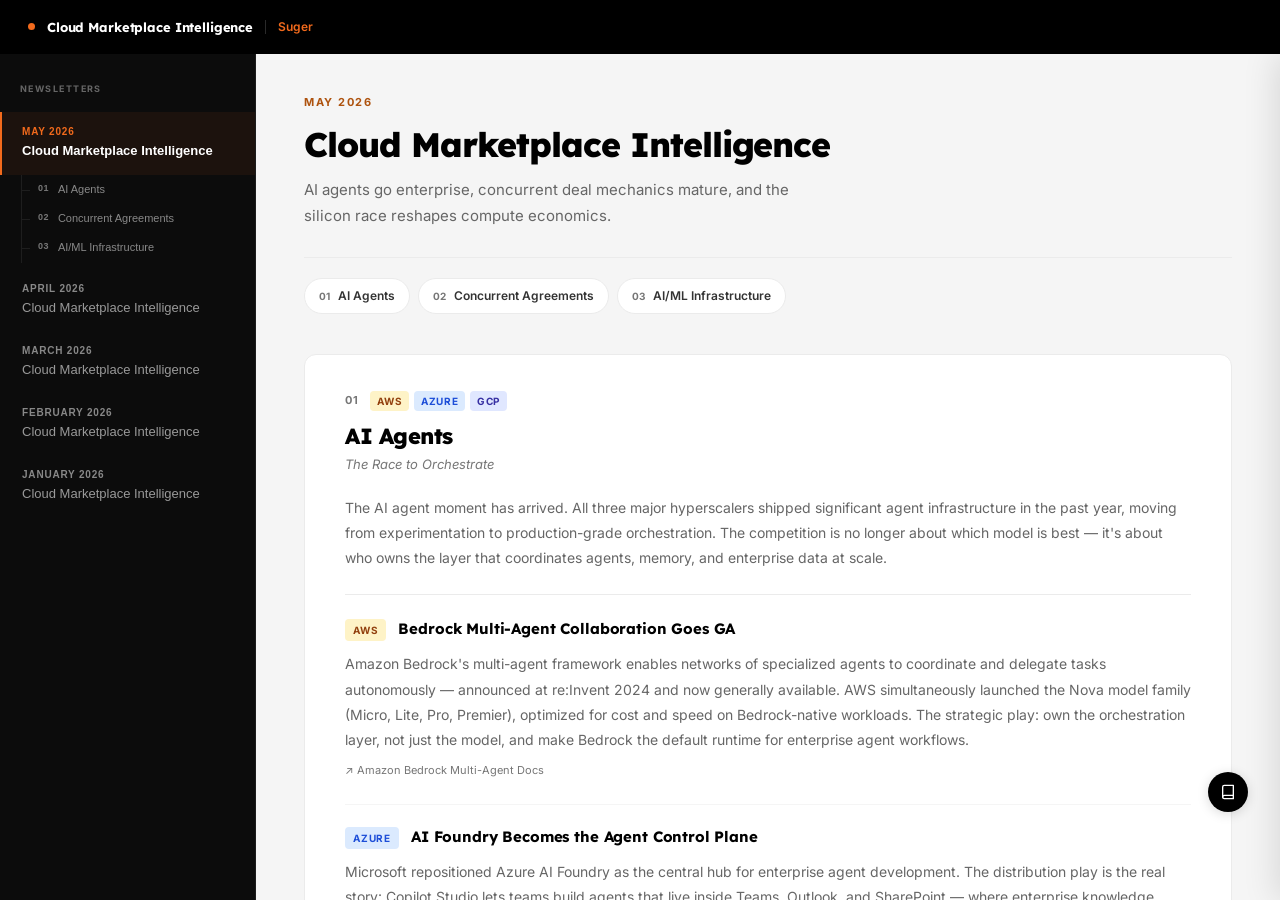
==== index.html @ cc47d34b "first commit" ====
<!doctype html>
<html lang="en">
<head>
  <meta charset="UTF-8" />
  <meta name="viewport" content="width=device-width, initial-scale=1.0" />
  <title>Cloud Marketplace Intelligence — Suger</title>
  <link rel="stylesheet" href="styles.css" />
</head>
<body>
  <div id="app"></div>
  <script src="data/tags.js"></script>
  <script src="data/topics.js"></script>
  <script src="data/newsletters.js"></script>
  <script src="app/render.js"></script>
  <script src="main.js"></script>
</body>
</html>
---- styles.css ----
@import url('https://fonts.googleapis.com/css2?family=Inter:ital,wght@0,400;0,500;0,600;0,700;0,800;1,400&family=Lexend:wght@400;500;600;700;800&display=swap');

*, *::before, *::after { box-sizing: border-box; margin: 0; padding: 0; }

:root {
  --orange: #F26A1C;
  --orange-text: #AE530F;
  --orange-dim: rgba(242, 106, 28, 0.08);
  --orange-border: rgba(242, 106, 28, 0.2);
  --black: #000000;
  --white: #FFFFFF;
  --gray-50: #F5F5F5;
  --gray-100: #EBEBEB;
  --gray-200: #D4D4D4;
  --gray-400: #767676;
  --gray-500: #666666;
  --gray-700: #333333;
  --gray-900: #111111;

  --masthead-h: 54px;
  --sidebar-w: 256px;
}

html, body { height: 100%; }

h1, h2, h3, h4, h5, h6,
.nl-title,
.topic-title,
.hs-headline,
.masthead-wordmark {
  font-family: 'Lexend', sans-serif;
}

body {
  font-family: 'Inter', -apple-system, BlinkMacSystemFont, sans-serif;
  background: var(--gray-50);
  color: var(--gray-900);
  line-height: 1.6;
  -webkit-font-smoothing: antialiased;
}

/* ── Masthead ── */

.masthead {
  position: fixed;
  top: 0; left: 0; right: 0;
  height: var(--masthead-h);
  background: var(--black);
  display: flex;
  align-items: center;
  justify-content: space-between;
  padding: 0 28px;
  z-index: 200;
}

.masthead-brand {
  display: flex;
  align-items: center;
  gap: 12px;
}

.masthead-dot {
  width: 7px;
  height: 7px;
  border-radius: 50%;
  background: var(--orange);
  flex-shrink: 0;
}

.masthead-wordmark {
  font-size: 13px;
  font-weight: 700;
  color: var(--white);
  letter-spacing: -0.01em;
}

.masthead-sep {
  width: 1px;
  height: 14px;
  background: #2A2A2A;
  flex-shrink: 0;
}

.masthead-by {
  font-size: 12px;
  font-weight: 600;
  color: var(--orange);
}

/* ── Layout ── */

.layout {
  display: flex;
  position: fixed;
  top: var(--masthead-h);
  left: 0;
  right: 0;
  bottom: 0;
}

/* ── Sidebar ── */

.sidebar {
  width: var(--sidebar-w);
  flex-shrink: 0;
  background: #0C0C0C;
  border-right: 1px solid #1C1C1C;
  overflow-y: auto;
  padding: 28px 0 60px;
}

.sidebar-label {
  font-size: 9px;
  font-weight: 700;
  letter-spacing: 0.16em;
  text-transform: uppercase;
  color: #666;
  padding: 0 20px 16px;
}

.sidebar-item {
  display: block;
  width: 100%;
  text-align: left;
  padding: 14px 20px;
  background: none;
  border: none;
  border-left: 2px solid transparent;
  cursor: pointer;
  transition: background 0.15s, border-color 0.15s;
}

.sidebar-item:hover {
  background: #161616;
}

.sidebar-item.active {
  border-left-color: var(--orange);
  background: rgba(242, 106, 28, 0.07);
}

.sidebar-date {
  font-size: 10px;
  font-weight: 600;
  text-transform: uppercase;
  letter-spacing: 0.08em;
  color: #888;
  margin-bottom: 5px;
}

.sidebar-title {
  font-size: 13px;
  font-weight: 500;
  color: #999;
  line-height: 1.4;
}

.sidebar-item.active .sidebar-date { color: var(--orange); }
.sidebar-item.active .sidebar-title { color: var(--white); font-weight: 600; }

/* ── Sidebar topic tree ── */

.sidebar-topics {
  display: none;
  margin: 0 0 6px 21px;
  border-left: 1px solid #1E1E1E;
}

.sidebar-topics.visible { display: block; }

.sidebar-topic-item {
  display: flex;
  align-items: flex-start;
  gap: 9px;
  width: 100%;
  text-align: left;
  padding: 7px 12px 7px 16px;
  background: none;
  border: none;
  cursor: pointer;
  position: relative;
  transition: background 0.1s;
}

.sidebar-topic-item::before {
  content: '';
  position: absolute;
  left: 0;
  top: 15px;
  width: 8px;
  height: 1px;
  background: #1E1E1E;
}

.sidebar-topic-item:hover { background: rgba(255, 255, 255, 0.02); }

.sidebar-topic-num {
  font-size: 9px;
  font-weight: 700;
  letter-spacing: 0.05em;
  color: #777;
  flex-shrink: 0;
  padding-top: 1px;
}

.sidebar-topic-label {
  font-size: 11px;
  color: #888;
  line-height: 1.4;
}

.sidebar-topic-item:hover .sidebar-topic-label { color: #AAA; }

/* ── Main ── */

.main {
  flex: 1;
  overflow-y: auto;
  background: var(--gray-50);
}

.content {
  padding: 40px 48px 120px;
}

/* ── Newsletter header ── */

.nl-header {
  margin-bottom: 40px;
}

.nl-eyebrow {
  font-size: 11px;
  font-weight: 700;
  text-transform: uppercase;
  letter-spacing: 0.14em;
  color: var(--orange-text);
  margin-bottom: 14px;
}

.nl-title {
  font-size: 34px;
  font-weight: 800;
  line-height: 1.1;
  color: var(--black);
  letter-spacing: -0.03em;
  margin-bottom: 14px;
}

.nl-description {
  font-size: 15px;
  color: var(--gray-500);
  line-height: 1.75;
  margin-bottom: 28px;
  max-width: 500px;
}

.nl-divider {
  height: 1px;
  background: var(--gray-100);
  margin-bottom: 20px;
}

.nl-nav {
  display: flex;
  flex-wrap: wrap;
  gap: 8px;
}

.nl-nav-item {
  display: flex;
  align-items: center;
  gap: 8px;
  padding: 7px 14px;
  background: var(--white);
  border: 1px solid var(--gray-100);
  border-radius: 100px;
  text-decoration: none;
  color: var(--gray-700);
  font-size: 12px;
  font-weight: 600;
  transition: border-color 0.12s, color 0.12s;
}

.nl-nav-item:hover {
  border-color: var(--orange);
  color: var(--orange-text);
}

.nl-nav-num {
  font-size: 10px;
  font-weight: 700;
  color: var(--gray-400);
}

/* ── Topic articles ── */

.topic {
  background: var(--white);
  border-radius: 12px;
  padding: 36px 40px 40px;
  margin-bottom: 16px;
  border: 1px solid var(--gray-100);
}

.topic-eyebrow {
  display: flex;
  align-items: center;
  gap: 12px;
  margin-bottom: 12px;
}

.topic-num {
  font-size: 11px;
  font-weight: 700;
  color: var(--gray-400);
  letter-spacing: 0.06em;
}

.topic-tags {
  display: flex;
  gap: 5px;
}

.tag-pill {
  font-size: 10px;
  font-weight: 700;
  letter-spacing: 0.06em;
  text-transform: uppercase;
  border-radius: 4px;
  padding: 2px 7px;
}

.topic-title {
  font-size: 22px;
  font-weight: 800;
  line-height: 1.2;
  color: var(--black);
  letter-spacing: -0.02em;
  margin-bottom: 5px;
}

.topic-subtitle {
  font-size: 13px;
  color: var(--gray-400);
  font-style: italic;
  margin-bottom: 20px;
}

.topic-intro {
  font-size: 14px;
  color: var(--gray-500);
  line-height: 1.8;
  padding-bottom: 24px;
  border-bottom: 1px solid var(--gray-100);
  margin-bottom: 4px;
}

/* ── Hyperscaler stacked sections ── */

.hs-sections {
  margin-bottom: 24px;
}

.hs-section {
  padding: 22px 0;
  border-bottom: 1px solid var(--gray-50);
}

.hs-section:first-child {
  padding-top: 20px;
}

.hs-section:last-child {
  border-bottom: none;
}

.hs-section-head {
  display: flex;
  align-items: baseline;
  gap: 12px;
  margin-bottom: 10px;
}

.hs-badge {
  display: inline-block;
  font-size: 10px;
  font-weight: 700;
  letter-spacing: 0.08em;
  text-transform: uppercase;
  border-radius: 4px;
  padding: 3px 8px;
  flex-shrink: 0;
}

.hs-headline {
  font-size: 15px;
  font-weight: 700;
  color: var(--black);
  line-height: 1.3;
  letter-spacing: -0.01em;
}

.hs-body {
  font-size: 14px;
  line-height: 1.8;
  color: var(--gray-500);
}

/* ── Implications ── */

.implications {
  background: var(--orange-dim);
  border: 1px solid var(--orange-border);
  border-left: 3px solid var(--orange);
  border-radius: 0 8px 8px 0;
  padding: 18px 22px;
}

.implications-label {
  font-size: 10px;
  font-weight: 700;
  text-transform: uppercase;
  letter-spacing: 0.12em;
  color: var(--orange-text);
  margin-bottom: 8px;
}

.implications-body {
  font-size: 14px;
  line-height: 1.8;
  color: var(--gray-700);
}

/* ── Source links ── */

.hs-source {
  display: inline-block;
  margin-top: 10px;
  font-size: 11px;
  color: var(--gray-400);
  text-decoration: none;
  transition: color 0.12s;
}

.hs-source::before { content: "↗ "; }

.hs-source:hover { color: var(--orange-text); }

/* ── Glossary panel ── */

.glossary-panel {
  position: fixed;
  top: var(--masthead-h);
  right: 0;
  bottom: 0;
  width: 480px;
  background: var(--white);
  z-index: 190;
  display: flex;
  flex-direction: column;
  transform: translateX(100%);
  transition: transform 0.3s cubic-bezier(0.4, 0, 0.2, 1);
  box-shadow: -4px 0 32px rgba(0, 0, 0, 0.12);
}

.glossary-panel.open { transform: translateX(0); }

.glossary-panel-header {
  display: flex;
  align-items: center;
  justify-content: space-between;
  padding: 14px 18px;
  border-bottom: 1px solid var(--gray-100);
  flex-shrink: 0;
  background: var(--white);
}

.glossary-panel-title {
  font-size: 12px;
  font-weight: 700;
  color: var(--black);
  letter-spacing: 0.02em;
}

.glossary-close {
  width: 28px;
  height: 28px;
  background: var(--gray-50);
  border: none;
  border-radius: 50%;
  font-size: 18px;
  line-height: 1;
  cursor: pointer;
  display: flex;
  align-items: center;
  justify-content: center;
  color: var(--gray-500);
  transition: background 0.12s;
}

.glossary-close:hover { background: var(--gray-100); }

.glossary-iframe {
  flex: 1;
  border: none;
  width: 100%;
}

/* ── Glossary toggle button ── */

.glossary-btn {
  position: fixed;
  bottom: 88px;
  right: 32px;
  width: 40px;
  height: 40px;
  background: var(--black);
  color: var(--white);
  border: none;
  border-radius: 50%;
  cursor: pointer;
  display: flex;
  align-items: center;
  justify-content: center;
  z-index: 150;
  box-shadow: 0 2px 12px rgba(0, 0, 0, 0.15);
  transition: background 0.15s;
}

.glossary-btn:hover,
.glossary-btn.active { background: var(--orange); }

/* ── Back to top ── */

.back-to-top {
  position: fixed;
  bottom: 32px;
  right: 32px;
  width: 40px;
  height: 40px;
  background: var(--black);
  color: var(--white);
  border: none;
  border-radius: 50%;
  font-size: 16px;
  line-height: 1;
  cursor: pointer;
  display: flex;
  align-items: center;
  justify-content: center;
  opacity: 0;
  visibility: hidden;
  transform: translateY(6px);
  transition: opacity 0.2s, transform 0.2s, visibility 0.2s, background 0.15s;
  z-index: 150;
  box-shadow: 0 2px 12px rgba(0,0,0,0.15);
}

.back-to-top.visible {
  opacity: 1;
  visibility: visible;
  transform: translateY(0);
}

.back-to-top:hover {
  background: var(--orange);
}

/* ── Responsive ── */

@media (max-width: 768px) {
  .sidebar { display: none; }
  .content { padding: 24px 20px 100px; }
  .topic { padding: 24px; }
  .nl-title { font-size: 26px; }
  .back-to-top { bottom: 20px; right: 20px; }
  .glossary-btn { bottom: 72px; right: 20px; }
  .glossary-panel { width: 100%; }
}
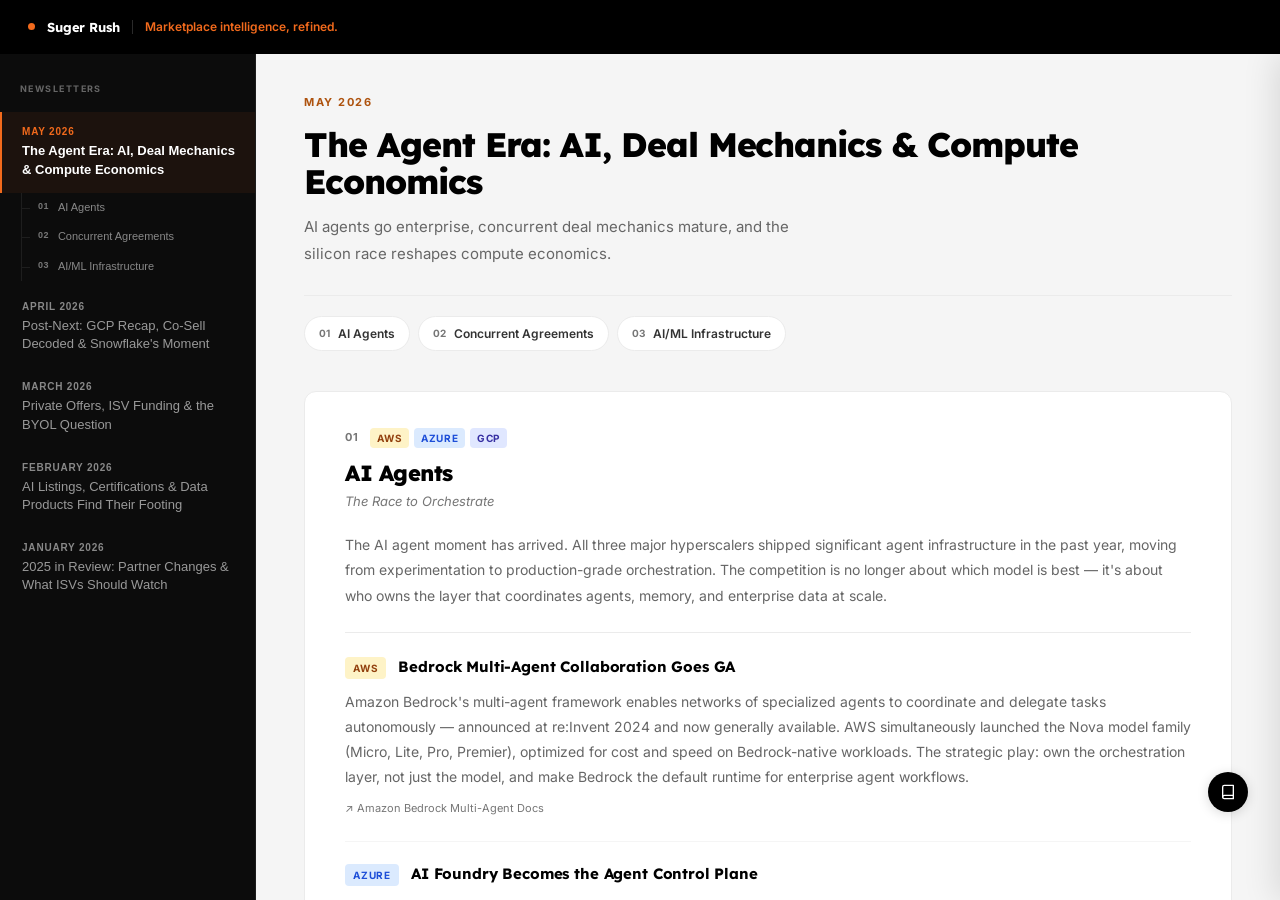
==== commit d1c7566a: "Changed newsletter titles and page title" ====
--- a/index.html
+++ b/index.html
@@ -3,7 +3,7 @@
 <head>
   <meta charset="UTF-8" />
   <meta name="viewport" content="width=device-width, initial-scale=1.0" />
-  <title>Cloud Marketplace Intelligence — Suger</title>
+  <title>Suger Rush</title>
   <link rel="stylesheet" href="styles.css" />
 </head>
 <body>
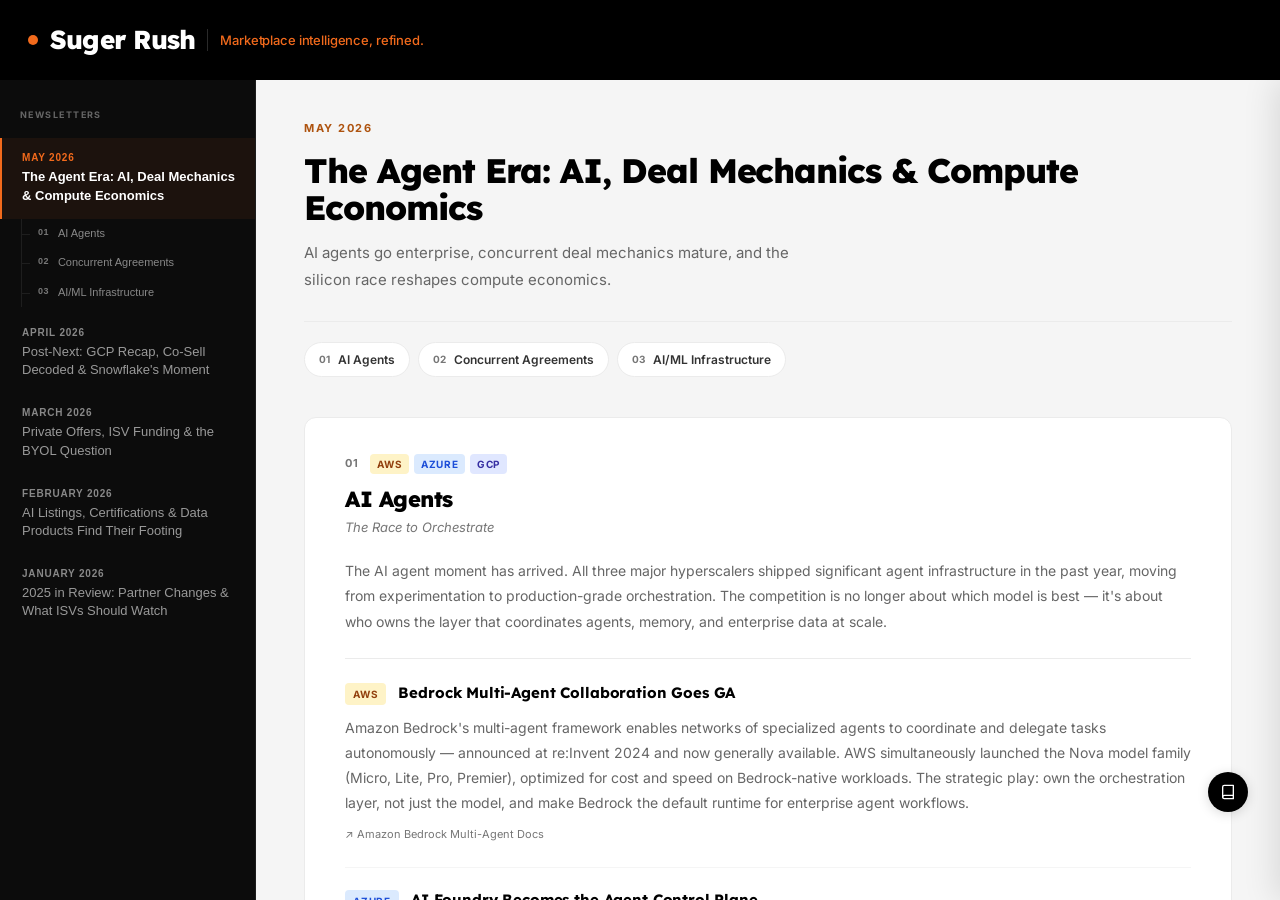
==== commit c311ad97: "cleaned up" ====
--- a/index.html
+++ b/index.html
@@ -1,17 +1,17 @@
 <!doctype html>
 <html lang="en">
-<head>
-  <meta charset="UTF-8" />
-  <meta name="viewport" content="width=device-width, initial-scale=1.0" />
-  <title>Suger Rush</title>
-  <link rel="stylesheet" href="styles.css" />
-</head>
-<body>
-  <div id="app"></div>
-  <script src="data/tags.js"></script>
-  <script src="data/topics.js"></script>
-  <script src="data/newsletters.js"></script>
-  <script src="app/render.js"></script>
-  <script src="main.js"></script>
-</body>
+    <head>
+        <meta charset="UTF-8" />
+        <meta name="viewport" content="width=device-width, initial-scale=1.0" />
+        <title>Suger Rush</title>
+        <link rel="stylesheet" href="styles.css" />
+    </head>
+    <body>
+        <div id="app"></div>
+        <script src="data/tags.js"></script>
+        <script src="data/topics.js"></script>
+        <script src="data/newsletters.js"></script>
+        <script src="app/render.js"></script>
+        <script src="main.js"></script>
+    </body>
 </html>
--- a/styles.css
+++ b/styles.css
@@ -1,580 +1,647 @@
-@import url('https://fonts.googleapis.com/css2?family=Inter:ital,wght@0,400;0,500;0,600;0,700;0,800;1,400&family=Lexend:wght@400;500;600;700;800&display=swap');
-
-*, *::before, *::after { box-sizing: border-box; margin: 0; padding: 0; }
+@import url("https://fonts.googleapis.com/css2?family=Inter:ital,wght@0,400;0,500;0,600;0,700;0,800;1,400&family=Lexend:wght@400;500;600;700;800&display=swap");
+
+*,
+*::before,
+*::after {
+    box-sizing: border-box;
+    margin: 0;
+    padding: 0;
+}
 
 :root {
-  --orange: #F26A1C;
-  --orange-text: #AE530F;
-  --orange-dim: rgba(242, 106, 28, 0.08);
-  --orange-border: rgba(242, 106, 28, 0.2);
-  --black: #000000;
-  --white: #FFFFFF;
-  --gray-50: #F5F5F5;
-  --gray-100: #EBEBEB;
-  --gray-200: #D4D4D4;
-  --gray-400: #767676;
-  --gray-500: #666666;
-  --gray-700: #333333;
-  --gray-900: #111111;
-
-  --masthead-h: 54px;
-  --sidebar-w: 256px;
-}
-
-html, body { height: 100%; }
-
-h1, h2, h3, h4, h5, h6,
+    --orange: #f26a1c;
+    --orange-text: #ae530f;
+    --orange-dim: rgba(242, 106, 28, 0.08);
+    --orange-border: rgba(242, 106, 28, 0.2);
+    --black: #000000;
+    --white: #ffffff;
+    --gray-50: #f5f5f5;
+    --gray-100: #ebebeb;
+    --gray-200: #d4d4d4;
+    --gray-400: #767676;
+    --gray-500: #666666;
+    --gray-700: #333333;
+    --gray-900: #111111;
+
+    --masthead-h: 80px;
+    --sidebar-w: 256px;
+}
+
+html,
+body {
+    height: 100%;
+}
+
+h1,
+h2,
+h3,
+h4,
+h5,
+h6,
 .nl-title,
 .topic-title,
 .hs-headline,
 .masthead-wordmark {
-  font-family: 'Lexend', sans-serif;
+    font-family: "Lexend", sans-serif;
 }
 
 body {
-  font-family: 'Inter', -apple-system, BlinkMacSystemFont, sans-serif;
-  background: var(--gray-50);
-  color: var(--gray-900);
-  line-height: 1.6;
-  -webkit-font-smoothing: antialiased;
+    font-family:
+        "Inter",
+        -apple-system,
+        BlinkMacSystemFont,
+        sans-serif;
+    background: var(--gray-50);
+    color: var(--gray-900);
+    line-height: 1.6;
+    -webkit-font-smoothing: antialiased;
 }
 
 /* ── Masthead ── */
 
 .masthead {
-  position: fixed;
-  top: 0; left: 0; right: 0;
-  height: var(--masthead-h);
-  background: var(--black);
-  display: flex;
-  align-items: center;
-  justify-content: space-between;
-  padding: 0 28px;
-  z-index: 200;
+    position: fixed;
+    top: 0;
+    left: 0;
+    right: 0;
+    height: var(--masthead-h);
+    background: var(--black);
+    display: flex;
+    align-items: center;
+    justify-content: space-between;
+    padding: 0 28px;
+    z-index: 200;
 }
 
 .masthead-brand {
-  display: flex;
-  align-items: center;
-  gap: 12px;
+    display: flex;
+    align-items: center;
+    gap: 12px;
 }
 
 .masthead-dot {
-  width: 7px;
-  height: 7px;
-  border-radius: 50%;
-  background: var(--orange);
-  flex-shrink: 0;
+    width: 10px;
+    height: 10px;
+    border-radius: 50%;
+    background: var(--orange);
+    flex-shrink: 0;
 }
 
 .masthead-wordmark {
-  font-size: 13px;
-  font-weight: 700;
-  color: var(--white);
-  letter-spacing: -0.01em;
+    font-size: 26px;
+    font-weight: 800;
+    color: var(--white);
+    letter-spacing: -0.03em;
 }
 
 .masthead-sep {
-  width: 1px;
-  height: 14px;
-  background: #2A2A2A;
-  flex-shrink: 0;
+    width: 1px;
+    height: 22px;
+    background: #2a2a2a;
+    flex-shrink: 0;
 }
 
 .masthead-by {
-  font-size: 12px;
-  font-weight: 600;
-  color: var(--orange);
+    font-size: 13px;
+    font-weight: 500;
+    /* color: var(--gray-400); */
+    color: var(--orange);
+    letter-spacing: -0.01em;
 }
 
 /* ── Layout ── */
 
 .layout {
-  display: flex;
-  position: fixed;
-  top: var(--masthead-h);
-  left: 0;
-  right: 0;
-  bottom: 0;
+    display: flex;
+    position: fixed;
+    top: var(--masthead-h);
+    left: 0;
+    right: 0;
+    bottom: 0;
 }
 
 /* ── Sidebar ── */
 
 .sidebar {
-  width: var(--sidebar-w);
-  flex-shrink: 0;
-  background: #0C0C0C;
-  border-right: 1px solid #1C1C1C;
-  overflow-y: auto;
-  padding: 28px 0 60px;
+    width: var(--sidebar-w);
+    flex-shrink: 0;
+    background: #0c0c0c;
+    border-right: 1px solid #1c1c1c;
+    overflow-y: auto;
+    padding: 28px 0 60px;
 }
 
 .sidebar-label {
-  font-size: 9px;
-  font-weight: 700;
-  letter-spacing: 0.16em;
-  text-transform: uppercase;
-  color: #666;
-  padding: 0 20px 16px;
+    font-size: 9px;
+    font-weight: 700;
+    letter-spacing: 0.16em;
+    text-transform: uppercase;
+    color: #666;
+    padding: 0 20px 16px;
 }
 
 .sidebar-item {
-  display: block;
-  width: 100%;
-  text-align: left;
-  padding: 14px 20px;
-  background: none;
-  border: none;
-  border-left: 2px solid transparent;
-  cursor: pointer;
-  transition: background 0.15s, border-color 0.15s;
+    display: block;
+    width: 100%;
+    text-align: left;
+    padding: 14px 20px;
+    background: none;
+    border: none;
+    border-left: 2px solid transparent;
+    cursor: pointer;
+    transition:
+        background 0.15s,
+        border-color 0.15s;
 }
 
 .sidebar-item:hover {
-  background: #161616;
+    background: #161616;
 }
 
 .sidebar-item.active {
-  border-left-color: var(--orange);
-  background: rgba(242, 106, 28, 0.07);
+    border-left-color: var(--orange);
+    background: rgba(242, 106, 28, 0.07);
 }
 
 .sidebar-date {
-  font-size: 10px;
-  font-weight: 600;
-  text-transform: uppercase;
-  letter-spacing: 0.08em;
-  color: #888;
-  margin-bottom: 5px;
+    font-size: 10px;
+    font-weight: 600;
+    text-transform: uppercase;
+    letter-spacing: 0.08em;
+    color: #888;
+    margin-bottom: 5px;
 }
 
 .sidebar-title {
-  font-size: 13px;
-  font-weight: 500;
-  color: #999;
-  line-height: 1.4;
-}
-
-.sidebar-item.active .sidebar-date { color: var(--orange); }
-.sidebar-item.active .sidebar-title { color: var(--white); font-weight: 600; }
+    font-size: 13px;
+    font-weight: 500;
+    color: #999;
+    line-height: 1.4;
+}
+
+.sidebar-item.active .sidebar-date {
+    color: var(--orange);
+}
+.sidebar-item.active .sidebar-title {
+    color: var(--white);
+    font-weight: 600;
+}
 
 /* ── Sidebar topic tree ── */
 
 .sidebar-topics {
-  display: none;
-  margin: 0 0 6px 21px;
-  border-left: 1px solid #1E1E1E;
-}
-
-.sidebar-topics.visible { display: block; }
+    display: none;
+    margin: 0 0 6px 21px;
+    border-left: 1px solid #1e1e1e;
+}
+
+.sidebar-topics.visible {
+    display: block;
+}
 
 .sidebar-topic-item {
-  display: flex;
-  align-items: flex-start;
-  gap: 9px;
-  width: 100%;
-  text-align: left;
-  padding: 7px 12px 7px 16px;
-  background: none;
-  border: none;
-  cursor: pointer;
-  position: relative;
-  transition: background 0.1s;
+    display: flex;
+    align-items: flex-start;
+    gap: 9px;
+    width: 100%;
+    text-align: left;
+    padding: 7px 12px 7px 16px;
+    background: none;
+    border: none;
+    cursor: pointer;
+    position: relative;
+    transition: background 0.1s;
 }
 
 .sidebar-topic-item::before {
-  content: '';
-  position: absolute;
-  left: 0;
-  top: 15px;
-  width: 8px;
-  height: 1px;
-  background: #1E1E1E;
-}
-
-.sidebar-topic-item:hover { background: rgba(255, 255, 255, 0.02); }
+    content: "";
+    position: absolute;
+    left: 0;
+    top: 15px;
+    width: 8px;
+    height: 1px;
+    background: #1e1e1e;
+}
+
+.sidebar-topic-item:hover {
+    background: rgba(255, 255, 255, 0.02);
+}
 
 .sidebar-topic-num {
-  font-size: 9px;
-  font-weight: 700;
-  letter-spacing: 0.05em;
-  color: #777;
-  flex-shrink: 0;
-  padding-top: 1px;
+    font-size: 9px;
+    font-weight: 700;
+    letter-spacing: 0.05em;
+    color: #777;
+    flex-shrink: 0;
+    padding-top: 1px;
 }
 
 .sidebar-topic-label {
-  font-size: 11px;
-  color: #888;
-  line-height: 1.4;
-}
-
-.sidebar-topic-item:hover .sidebar-topic-label { color: #AAA; }
+    font-size: 11px;
+    color: #888;
+    line-height: 1.4;
+}
+
+.sidebar-topic-item:hover .sidebar-topic-label {
+    color: #aaa;
+}
 
 /* ── Main ── */
 
 .main {
-  flex: 1;
-  overflow-y: auto;
-  background: var(--gray-50);
+    flex: 1;
+    overflow-y: auto;
+    background: var(--gray-50);
 }
 
 .content {
-  padding: 40px 48px 120px;
+    padding: 40px 48px 120px;
 }
 
 /* ── Newsletter header ── */
 
 .nl-header {
-  margin-bottom: 40px;
+    margin-bottom: 40px;
 }
 
 .nl-eyebrow {
-  font-size: 11px;
-  font-weight: 700;
-  text-transform: uppercase;
-  letter-spacing: 0.14em;
-  color: var(--orange-text);
-  margin-bottom: 14px;
+    font-size: 11px;
+    font-weight: 700;
+    text-transform: uppercase;
+    letter-spacing: 0.14em;
+    color: var(--orange-text);
+    margin-bottom: 14px;
 }
 
 .nl-title {
-  font-size: 34px;
-  font-weight: 800;
-  line-height: 1.1;
-  color: var(--black);
-  letter-spacing: -0.03em;
-  margin-bottom: 14px;
+    font-size: 34px;
+    font-weight: 800;
+    line-height: 1.1;
+    color: var(--black);
+    letter-spacing: -0.03em;
+    margin-bottom: 14px;
 }
 
 .nl-description {
-  font-size: 15px;
-  color: var(--gray-500);
-  line-height: 1.75;
-  margin-bottom: 28px;
-  max-width: 500px;
+    font-size: 15px;
+    color: var(--gray-500);
+    line-height: 1.75;
+    margin-bottom: 28px;
+    max-width: 500px;
 }
 
 .nl-divider {
-  height: 1px;
-  background: var(--gray-100);
-  margin-bottom: 20px;
+    height: 1px;
+    background: var(--gray-100);
+    margin-bottom: 20px;
 }
 
 .nl-nav {
-  display: flex;
-  flex-wrap: wrap;
-  gap: 8px;
+    display: flex;
+    flex-wrap: wrap;
+    gap: 8px;
 }
 
 .nl-nav-item {
-  display: flex;
-  align-items: center;
-  gap: 8px;
-  padding: 7px 14px;
-  background: var(--white);
-  border: 1px solid var(--gray-100);
-  border-radius: 100px;
-  text-decoration: none;
-  color: var(--gray-700);
-  font-size: 12px;
-  font-weight: 600;
-  transition: border-color 0.12s, color 0.12s;
+    display: flex;
+    align-items: center;
+    gap: 8px;
+    padding: 7px 14px;
+    background: var(--white);
+    border: 1px solid var(--gray-100);
+    border-radius: 100px;
+    text-decoration: none;
+    color: var(--gray-700);
+    font-size: 12px;
+    font-weight: 600;
+    transition:
+        border-color 0.12s,
+        color 0.12s;
 }
 
 .nl-nav-item:hover {
-  border-color: var(--orange);
-  color: var(--orange-text);
+    border-color: var(--orange);
+    color: var(--orange-text);
 }
 
 .nl-nav-num {
-  font-size: 10px;
-  font-weight: 700;
-  color: var(--gray-400);
+    font-size: 10px;
+    font-weight: 700;
+    color: var(--gray-400);
 }
 
 /* ── Topic articles ── */
 
 .topic {
-  background: var(--white);
-  border-radius: 12px;
-  padding: 36px 40px 40px;
-  margin-bottom: 16px;
-  border: 1px solid var(--gray-100);
+    background: var(--white);
+    border-radius: 12px;
+    padding: 36px 40px 40px;
+    margin-bottom: 16px;
+    border: 1px solid var(--gray-100);
 }
 
 .topic-eyebrow {
-  display: flex;
-  align-items: center;
-  gap: 12px;
-  margin-bottom: 12px;
+    display: flex;
+    align-items: center;
+    gap: 12px;
+    margin-bottom: 12px;
 }
 
 .topic-num {
-  font-size: 11px;
-  font-weight: 700;
-  color: var(--gray-400);
-  letter-spacing: 0.06em;
+    font-size: 11px;
+    font-weight: 700;
+    color: var(--gray-400);
+    letter-spacing: 0.06em;
 }
 
 .topic-tags {
-  display: flex;
-  gap: 5px;
+    display: flex;
+    gap: 5px;
 }
 
 .tag-pill {
-  font-size: 10px;
-  font-weight: 700;
-  letter-spacing: 0.06em;
-  text-transform: uppercase;
-  border-radius: 4px;
-  padding: 2px 7px;
+    font-size: 10px;
+    font-weight: 700;
+    letter-spacing: 0.06em;
+    text-transform: uppercase;
+    border-radius: 4px;
+    padding: 2px 7px;
 }
 
 .topic-title {
-  font-size: 22px;
-  font-weight: 800;
-  line-height: 1.2;
-  color: var(--black);
-  letter-spacing: -0.02em;
-  margin-bottom: 5px;
+    font-size: 22px;
+    font-weight: 800;
+    line-height: 1.2;
+    color: var(--black);
+    letter-spacing: -0.02em;
+    margin-bottom: 5px;
 }
 
 .topic-subtitle {
-  font-size: 13px;
-  color: var(--gray-400);
-  font-style: italic;
-  margin-bottom: 20px;
+    font-size: 13px;
+    color: var(--gray-400);
+    font-style: italic;
+    margin-bottom: 20px;
 }
 
 .topic-intro {
-  font-size: 14px;
-  color: var(--gray-500);
-  line-height: 1.8;
-  padding-bottom: 24px;
-  border-bottom: 1px solid var(--gray-100);
-  margin-bottom: 4px;
+    font-size: 14px;
+    color: var(--gray-500);
+    line-height: 1.8;
+    padding-bottom: 24px;
+    border-bottom: 1px solid var(--gray-100);
+    margin-bottom: 4px;
 }
 
 /* ── Hyperscaler stacked sections ── */
 
 .hs-sections {
-  margin-bottom: 24px;
+    margin-bottom: 24px;
 }
 
 .hs-section {
-  padding: 22px 0;
-  border-bottom: 1px solid var(--gray-50);
+    padding: 22px 0;
+    border-bottom: 1px solid var(--gray-50);
 }
 
 .hs-section:first-child {
-  padding-top: 20px;
+    padding-top: 20px;
 }
 
 .hs-section:last-child {
-  border-bottom: none;
+    border-bottom: none;
 }
 
 .hs-section-head {
-  display: flex;
-  align-items: baseline;
-  gap: 12px;
-  margin-bottom: 10px;
+    display: flex;
+    align-items: baseline;
+    gap: 12px;
+    margin-bottom: 10px;
 }
 
 .hs-badge {
-  display: inline-block;
-  font-size: 10px;
-  font-weight: 700;
-  letter-spacing: 0.08em;
-  text-transform: uppercase;
-  border-radius: 4px;
-  padding: 3px 8px;
-  flex-shrink: 0;
+    display: inline-block;
+    font-size: 10px;
+    font-weight: 700;
+    letter-spacing: 0.08em;
+    text-transform: uppercase;
+    border-radius: 4px;
+    padding: 3px 8px;
+    flex-shrink: 0;
 }
 
 .hs-headline {
-  font-size: 15px;
-  font-weight: 700;
-  color: var(--black);
-  line-height: 1.3;
-  letter-spacing: -0.01em;
+    font-size: 15px;
+    font-weight: 700;
+    color: var(--black);
+    line-height: 1.3;
+    letter-spacing: -0.01em;
 }
 
 .hs-body {
-  font-size: 14px;
-  line-height: 1.8;
-  color: var(--gray-500);
+    font-size: 14px;
+    line-height: 1.8;
+    color: var(--gray-500);
 }
 
 /* ── Implications ── */
 
 .implications {
-  background: var(--orange-dim);
-  border: 1px solid var(--orange-border);
-  border-left: 3px solid var(--orange);
-  border-radius: 0 8px 8px 0;
-  padding: 18px 22px;
+    background: var(--orange-dim);
+    border: 1px solid var(--orange-border);
+    border-left: 3px solid var(--orange);
+    border-radius: 0 8px 8px 0;
+    padding: 18px 22px;
 }
 
 .implications-label {
-  font-size: 10px;
-  font-weight: 700;
-  text-transform: uppercase;
-  letter-spacing: 0.12em;
-  color: var(--orange-text);
-  margin-bottom: 8px;
+    font-size: 10px;
+    font-weight: 700;
+    text-transform: uppercase;
+    letter-spacing: 0.12em;
+    color: var(--orange-text);
+    margin-bottom: 8px;
 }
 
 .implications-body {
-  font-size: 14px;
-  line-height: 1.8;
-  color: var(--gray-700);
+    font-size: 14px;
+    line-height: 1.8;
+    color: var(--gray-700);
 }
 
 /* ── Source links ── */
 
 .hs-source {
-  display: inline-block;
-  margin-top: 10px;
-  font-size: 11px;
-  color: var(--gray-400);
-  text-decoration: none;
-  transition: color 0.12s;
-}
-
-.hs-source::before { content: "↗ "; }
-
-.hs-source:hover { color: var(--orange-text); }
+    display: inline-block;
+    margin-top: 10px;
+    font-size: 11px;
+    color: var(--gray-400);
+    text-decoration: none;
+    transition: color 0.12s;
+}
+
+.hs-source::before {
+    content: "↗ ";
+}
+
+.hs-source:hover {
+    color: var(--orange-text);
+}
 
 /* ── Glossary panel ── */
 
 .glossary-panel {
-  position: fixed;
-  top: var(--masthead-h);
-  right: 0;
-  bottom: 0;
-  width: 480px;
-  background: var(--white);
-  z-index: 190;
-  display: flex;
-  flex-direction: column;
-  transform: translateX(100%);
-  transition: transform 0.3s cubic-bezier(0.4, 0, 0.2, 1);
-  box-shadow: -4px 0 32px rgba(0, 0, 0, 0.12);
-}
-
-.glossary-panel.open { transform: translateX(0); }
+    position: fixed;
+    top: var(--masthead-h);
+    right: 0;
+    bottom: 0;
+    width: 480px;
+    background: var(--white);
+    z-index: 190;
+    display: flex;
+    flex-direction: column;
+    transform: translateX(100%);
+    transition: transform 0.3s cubic-bezier(0.4, 0, 0.2, 1);
+    box-shadow: -4px 0 32px rgba(0, 0, 0, 0.12);
+}
+
+.glossary-panel.open {
+    transform: translateX(0);
+}
 
 .glossary-panel-header {
-  display: flex;
-  align-items: center;
-  justify-content: space-between;
-  padding: 14px 18px;
-  border-bottom: 1px solid var(--gray-100);
-  flex-shrink: 0;
-  background: var(--white);
+    display: flex;
+    align-items: center;
+    justify-content: space-between;
+    padding: 14px 18px;
+    border-bottom: 1px solid var(--gray-100);
+    flex-shrink: 0;
+    background: var(--white);
 }
 
 .glossary-panel-title {
-  font-size: 12px;
-  font-weight: 700;
-  color: var(--black);
-  letter-spacing: 0.02em;
+    font-size: 12px;
+    font-weight: 700;
+    color: var(--black);
+    letter-spacing: 0.02em;
 }
 
 .glossary-close {
-  width: 28px;
-  height: 28px;
-  background: var(--gray-50);
-  border: none;
-  border-radius: 50%;
-  font-size: 18px;
-  line-height: 1;
-  cursor: pointer;
-  display: flex;
-  align-items: center;
-  justify-content: center;
-  color: var(--gray-500);
-  transition: background 0.12s;
-}
-
-.glossary-close:hover { background: var(--gray-100); }
+    width: 28px;
+    height: 28px;
+    background: var(--gray-50);
+    border: none;
+    border-radius: 50%;
+    font-size: 18px;
+    line-height: 1;
+    cursor: pointer;
+    display: flex;
+    align-items: center;
+    justify-content: center;
+    color: var(--gray-500);
+    transition: background 0.12s;
+}
+
+.glossary-close:hover {
+    background: var(--gray-100);
+}
 
 .glossary-iframe {
-  flex: 1;
-  border: none;
-  width: 100%;
+    flex: 1;
+    border: none;
+    width: 100%;
 }
 
 /* ── Glossary toggle button ── */
 
 .glossary-btn {
-  position: fixed;
-  bottom: 88px;
-  right: 32px;
-  width: 40px;
-  height: 40px;
-  background: var(--black);
-  color: var(--white);
-  border: none;
-  border-radius: 50%;
-  cursor: pointer;
-  display: flex;
-  align-items: center;
-  justify-content: center;
-  z-index: 150;
-  box-shadow: 0 2px 12px rgba(0, 0, 0, 0.15);
-  transition: background 0.15s;
+    position: fixed;
+    bottom: 88px;
+    right: 32px;
+    width: 40px;
+    height: 40px;
+    background: var(--black);
+    color: var(--white);
+    border: none;
+    border-radius: 50%;
+    cursor: pointer;
+    display: flex;
+    align-items: center;
+    justify-content: center;
+    z-index: 150;
+    box-shadow: 0 2px 12px rgba(0, 0, 0, 0.15);
+    transition: background 0.15s;
 }
 
 .glossary-btn:hover,
-.glossary-btn.active { background: var(--orange); }
+.glossary-btn.active {
+    background: var(--orange);
+}
 
 /* ── Back to top ── */
 
 .back-to-top {
-  position: fixed;
-  bottom: 32px;
-  right: 32px;
-  width: 40px;
-  height: 40px;
-  background: var(--black);
-  color: var(--white);
-  border: none;
-  border-radius: 50%;
-  font-size: 16px;
-  line-height: 1;
-  cursor: pointer;
-  display: flex;
-  align-items: center;
-  justify-content: center;
-  opacity: 0;
-  visibility: hidden;
-  transform: translateY(6px);
-  transition: opacity 0.2s, transform 0.2s, visibility 0.2s, background 0.15s;
-  z-index: 150;
-  box-shadow: 0 2px 12px rgba(0,0,0,0.15);
+    position: fixed;
+    bottom: 32px;
+    right: 32px;
+    width: 40px;
+    height: 40px;
+    background: var(--black);
+    color: var(--white);
+    border: none;
+    border-radius: 50%;
+    font-size: 16px;
+    line-height: 1;
+    cursor: pointer;
+    display: flex;
+    align-items: center;
+    justify-content: center;
+    opacity: 0;
+    visibility: hidden;
+    transform: translateY(6px);
+    transition:
+        opacity 0.2s,
+        transform 0.2s,
+        visibility 0.2s,
+        background 0.15s;
+    z-index: 150;
+    box-shadow: 0 2px 12px rgba(0, 0, 0, 0.15);
 }
 
 .back-to-top.visible {
-  opacity: 1;
-  visibility: visible;
-  transform: translateY(0);
+    opacity: 1;
+    visibility: visible;
+    transform: translateY(0);
 }
 
 .back-to-top:hover {
-  background: var(--orange);
+    background: var(--orange);
 }
 
 /* ── Responsive ── */
 
 @media (max-width: 768px) {
-  .sidebar { display: none; }
-  .content { padding: 24px 20px 100px; }
-  .topic { padding: 24px; }
-  .nl-title { font-size: 26px; }
-  .back-to-top { bottom: 20px; right: 20px; }
-  .glossary-btn { bottom: 72px; right: 20px; }
-  .glossary-panel { width: 100%; }
-}
+    .sidebar {
+        display: none;
+    }
+    .content {
+        padding: 24px 20px 100px;
+    }
+    .topic {
+        padding: 24px;
+    }
+    .nl-title {
+        font-size: 26px;
+    }
+    .back-to-top {
+        bottom: 20px;
+        right: 20px;
+    }
+    .glossary-btn {
+        bottom: 72px;
+        right: 20px;
+    }
+    .glossary-panel {
+        width: 100%;
+    }
+}
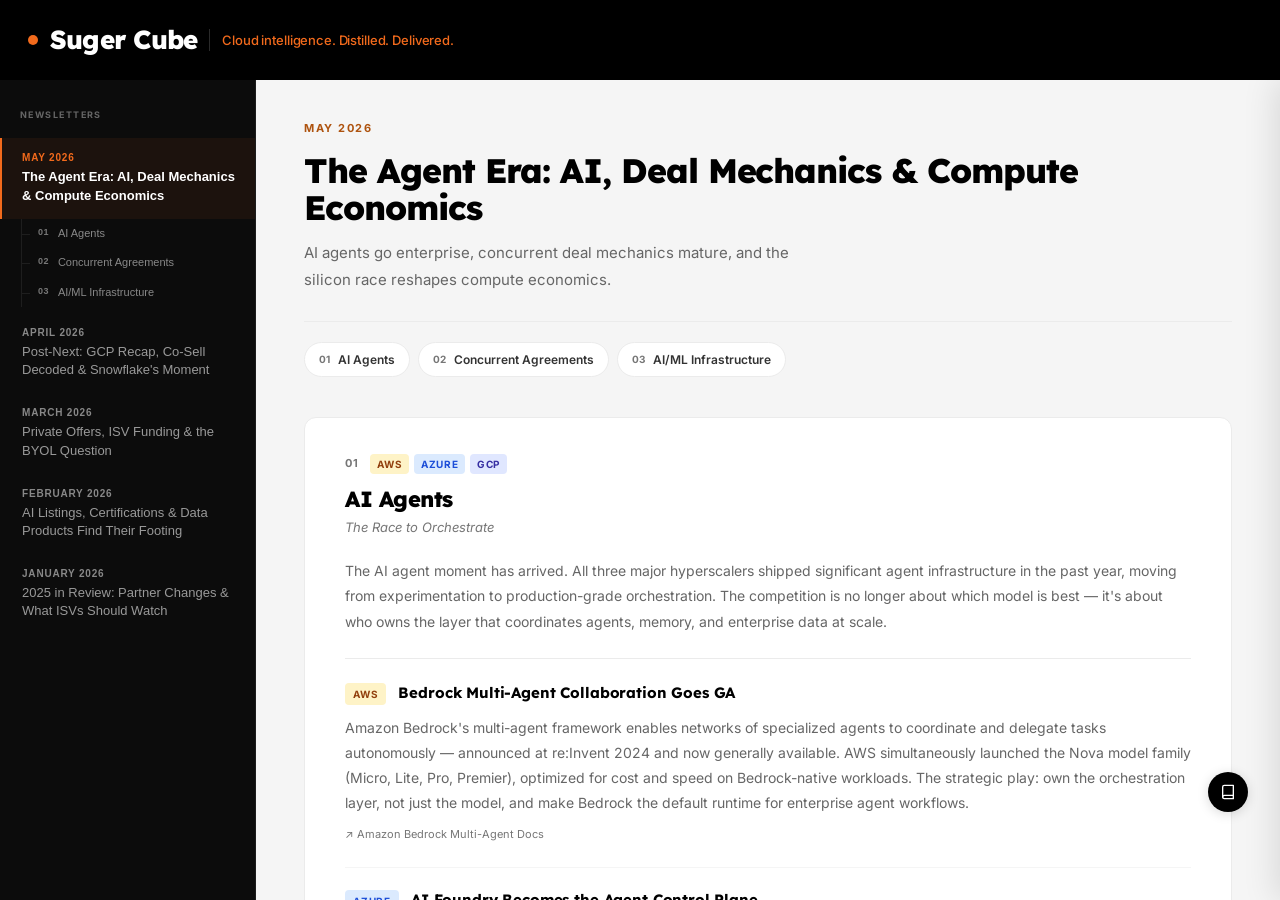
==== commit b2267d0e: "Updated masthead text and page title." ====
--- a/index.html
+++ b/index.html
@@ -3,7 +3,7 @@
     <head>
         <meta charset="UTF-8" />
         <meta name="viewport" content="width=device-width, initial-scale=1.0" />
-        <title>Suger Rush</title>
+        <title>Suger Cube</title>
         <link rel="stylesheet" href="styles.css" />
     </head>
     <body>
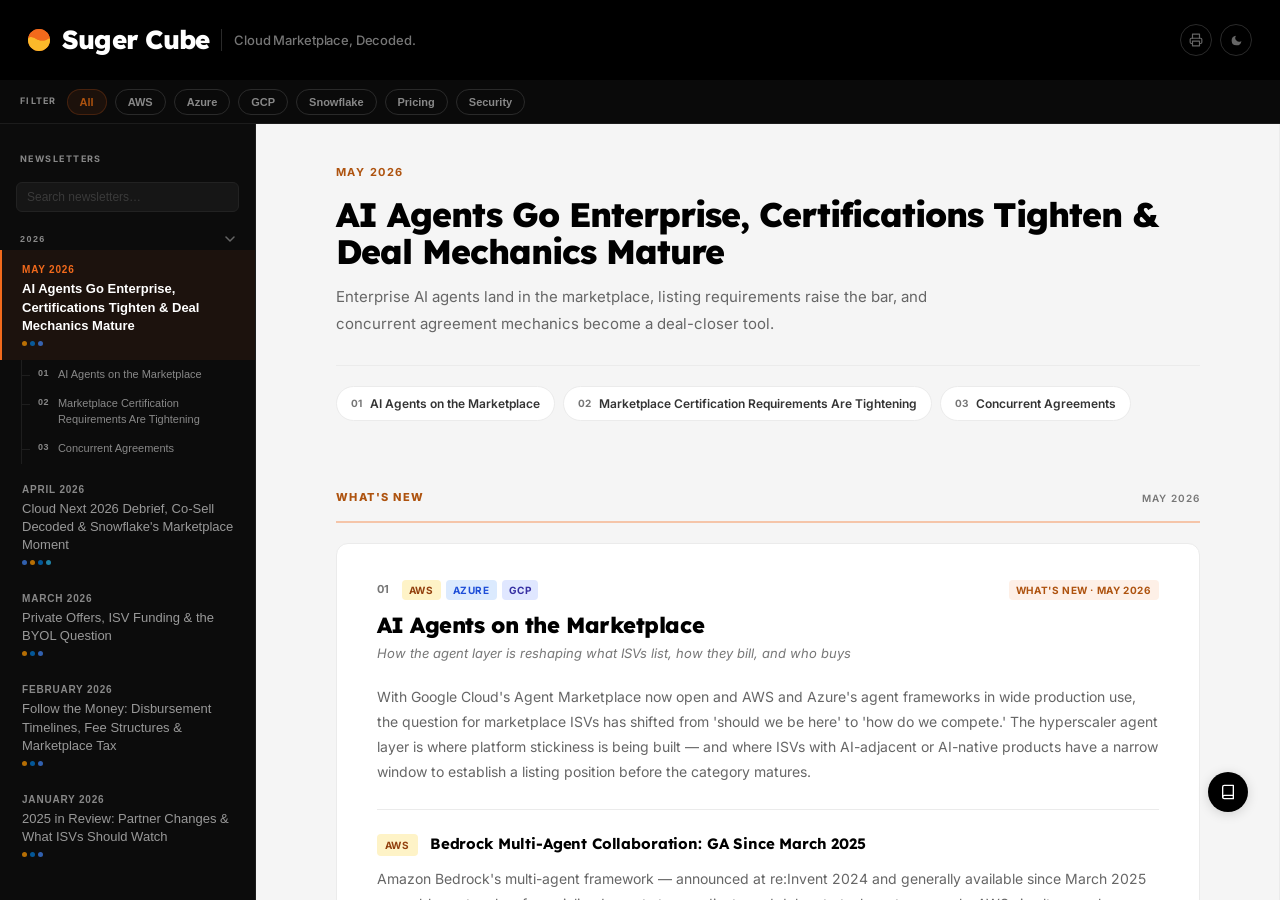
==== commit b2063765: "Made changes to comply with WCAG and SEO standards" ====
--- a/index.html
+++ b/index.html
@@ -4,6 +4,25 @@
         <meta charset="UTF-8" />
         <meta name="viewport" content="width=device-width, initial-scale=1.0" />
         <title>Suger Cube</title>
+        <!-- SEO meta tags — uncomment when stakeholders sign off on public launch
+        <meta name="description" content="Cloud Marketplace Intelligence — monthly briefing on AWS, Azure, GCP, and Snowflake marketplace news for sales teams and enterprise buyers." />
+        <meta name="robots" content="index, follow" />
+        <link rel="canonical" href="https://YOUR_DOMAIN_HERE/" />
+
+        Open Graph (for link previews on Slack, LinkedIn, etc.)
+        <meta property="og:type" content="website" />
+        <meta property="og:site_name" content="Suger Cube" />
+        <meta property="og:title" content="Suger Cube — Cloud Marketplace Intelligence" />
+        <meta property="og:description" content="Monthly briefing on cloud marketplace news, deep dives, and what it means for your deals." />
+        <meta property="og:url" content="https://YOUR_DOMAIN_HERE/" />
+        <meta property="og:image" content="https://YOUR_DOMAIN_HERE/og-image.png" />
+
+        Twitter / X card
+        <meta name="twitter:card" content="summary_large_image" />
+        <meta name="twitter:title" content="Suger Cube — Cloud Marketplace Intelligence" />
+        <meta name="twitter:description" content="Monthly briefing on cloud marketplace news, deep dives, and what it means for your deals." />
+        <meta name="twitter:image" content="https://YOUR_DOMAIN_HERE/og-image.png" />
+        -->
         <link rel="stylesheet" href="styles.css" />
     </head>
     <body>
--- a/styles.css
+++ b/styles.css
@@ -6,6 +6,33 @@
     box-sizing: border-box;
     margin: 0;
     padding: 0;
+}
+
+/* Focus-visible: keyboard-only indicator (WCAG 2.4.11) */
+:focus-visible {
+    outline: 2px solid var(--orange-text);
+    outline-offset: 2px;
+    border-radius: 2px;
+}
+
+.masthead-action-btn:focus-visible,
+.mobile-menu-btn:focus-visible,
+.filter-pill:focus-visible,
+.sidebar-item:focus-visible,
+.sidebar-year-header:focus-visible,
+.sidebar-show-more:focus-visible,
+.sidebar-topic-item:focus-visible,
+.export-option:focus-visible,
+.glossary-btn:focus-visible,
+.back-to-top:focus-visible,
+.glossary-close:focus-visible {
+    outline-color: var(--orange);
+}
+
+.sidebar-search-input:focus-visible {
+    outline: 2px solid var(--orange);
+    outline-offset: 1px;
+    border-color: #555;
 }
 
 :root {
@@ -24,6 +51,7 @@
     --gray-900: #111111;
 
     --masthead-h: 80px;
+    --filterbar-h: 44px;
     --sidebar-w: 256px;
 }
 
@@ -80,10 +108,8 @@
 }
 
 .masthead-dot {
-    width: 10px;
-    height: 10px;
-    border-radius: 50%;
-    background: var(--orange);
+    width: 22px;
+    height: 22px;
     flex-shrink: 0;
 }
 
@@ -104,31 +130,130 @@
 .masthead-by {
     font-size: 13px;
     font-weight: 500;
-    /* color: var(--gray-400); */
-    color: var(--orange);
+    color: var(--gray-400);
     letter-spacing: -0.01em;
 }
 
-/* ── Layout ── */
-
-.layout {
-    display: flex;
+.mobile-menu-btn {
+    display: none;
+    flex-direction: column;
+    justify-content: space-between;
+    width: 20px;
+    height: 14px;
+    background: none;
+    border: none;
+    cursor: pointer;
+    padding: 0;
+    flex-shrink: 0;
+}
+
+.mobile-overlay {
+    display: none;
+    position: fixed;
+    inset: 0;
+    top: calc(var(--masthead-h) + var(--filterbar-h));
+    background: rgba(0, 0, 0, 0.5);
+    z-index: 99;
+}
+
+.mobile-overlay.visible {
+    display: block;
+}
+
+/* ── Filter bar ── */
+
+.filterbar {
     position: fixed;
     top: var(--masthead-h);
     left: 0;
     right: 0;
+    height: var(--filterbar-h);
+    background: #0a0a0a;
+    border-bottom: 1px solid #1c1c1c;
+    display: flex;
+    align-items: center;
+    gap: 8px;
+    padding: 0 20px;
+    z-index: 190;
+    overflow-x: auto;
+    scrollbar-width: none;
+}
+
+.filterbar::-webkit-scrollbar {
+    display: none;
+}
+
+.filterbar-label {
+    font-size: 9px;
+    font-weight: 700;
+    letter-spacing: 0.14em;
+    text-transform: uppercase;
+    color: #888;
+    white-space: nowrap;
+    flex-shrink: 0;
+    margin-right: 2px;
+}
+
+.filter-pill {
+    display: inline-flex;
+    align-items: center;
+    padding: 6px 12px;
+    border-radius: 100px;
+    font-size: 11px;
+    font-weight: 600;
+    background: transparent;
+    border: 1px solid #2a2a2a;
+    color: #888;
+    cursor: pointer;
+    white-space: nowrap;
+    flex-shrink: 0;
+    transition:
+        border-color 0.15s,
+        background 0.15s,
+        color 0.15s;
+}
+
+.filter-pill:hover {
+    border-color: #444;
+    color: #888;
+}
+
+.filter-pill#filter-all.active {
+    background: var(--orange-dim);
+    border-color: var(--orange-border);
+    color: var(--orange-text);
+}
+
+.filter-pill[data-tag].active {
+    background: var(--pill-bg);
+    border-color: var(--pill-border);
+    color: var(--pill-text);
+}
+
+/* ── Layout ── */
+
+.layout {
+    display: flex;
+    position: fixed;
+    top: calc(var(--masthead-h) + var(--filterbar-h));
+    left: var(--sidebar-w);
+    right: 0;
     bottom: 0;
 }
 
 /* ── Sidebar ── */
 
 .sidebar {
+    position: fixed;
+    top: calc(var(--masthead-h) + var(--filterbar-h));
+    left: 0;
+    bottom: 0;
     width: var(--sidebar-w);
-    flex-shrink: 0;
     background: #0c0c0c;
     border-right: 1px solid #1c1c1c;
     overflow-y: auto;
     padding: 28px 0 60px;
+    z-index: 50;
 }
 
 .sidebar-label {
@@ -136,7 +261,7 @@
     font-weight: 700;
     letter-spacing: 0.16em;
     text-transform: uppercase;
-    color: #666;
+    color: #888;
     padding: 0 20px 16px;
 }
 
@@ -187,6 +312,74 @@
     font-weight: 600;
 }
 
+.sidebar-item.dimmed {
+    opacity: 0.3;
+}
+
+/* ── Sidebar year groups ── */
+
+.sidebar-year-header {
+    display: flex;
+    align-items: center;
+    justify-content: space-between;
+    width: 100%;
+    padding: 10px 20px 6px;
+    background: none;
+    border: none;
+    cursor: pointer;
+}
+
+.sidebar-year-label {
+    font-size: 9px;
+    font-weight: 700;
+    letter-spacing: 0.16em;
+    text-transform: uppercase;
+    color: #888;
+}
+
+.sidebar-year-chevron {
+    color: #666;
+    flex-shrink: 0;
+    transition: transform 0.2s ease;
+}
+
+.sidebar-year-group.collapsed .sidebar-year-chevron {
+    transform: rotate(-90deg);
+}
+
+.sidebar-year-body {
+    overflow: hidden;
+}
+
+.sidebar-year-group.collapsed .sidebar-year-body {
+    display: none;
+}
+
+.sidebar-month-extra {
+    display: none;
+}
+
+.sidebar-year-group.months-expanded .sidebar-month-extra {
+    display: block;
+}
+
+.sidebar-show-more {
+    display: block;
+    width: 100%;
+    padding: 8px 20px;
+    background: none;
+    border: none;
+    cursor: pointer;
+    font-size: 11px;
+    color: #777;
+    text-align: left;
+    transition: color 0.15s;
+}
+
+.sidebar-show-more:hover {
+    color: #aaa;
+}
+
 /* ── Sidebar topic tree ── */
 
 .sidebar-topics {
@@ -231,7 +424,7 @@
     font-size: 9px;
     font-weight: 700;
     letter-spacing: 0.05em;
-    color: #777;
+    color: #888;
     flex-shrink: 0;
     padding-top: 1px;
 }
@@ -255,7 +448,9 @@
 }
 
 .content {
-    padding: 40px 48px 120px;
+    max-width: 960px;
+    margin: 0 auto;
+    padding: 40px 48px 0;
 }
 
 /* ── Newsletter header ── */
@@ -287,7 +482,7 @@
     color: var(--gray-500);
     line-height: 1.75;
     margin-bottom: 28px;
-    max-width: 500px;
+    max-width: 70%;
 }
 
 .nl-divider {
@@ -368,6 +563,73 @@
     padding: 2px 7px;
 }
 
+.content-type-badge {
+    font-size: 10px;
+    font-weight: 700;
+    letter-spacing: 0.06em;
+    text-transform: uppercase;
+    border-radius: 4px;
+    padding: 2px 7px;
+    margin-left: auto;
+    white-space: nowrap;
+    flex-shrink: 0;
+}
+
+.content-type-badge--news {
+    background: rgba(242, 106, 28, 0.1);
+    color: var(--orange-text);
+}
+
+.content-type-badge--edu {
+    background: var(--gray-100);
+    color: var(--gray-400);
+}
+
+.topic-section {
+    margin-bottom: 8px;
+}
+
+.topic-section-header {
+    display: flex;
+    align-items: center;
+    gap: 12px;
+    padding: 28px 0 14px;
+    margin-bottom: 20px;
+    border-bottom: 2px solid;
+}
+
+.topic-section--news .topic-section-header {
+    border-color: rgba(242, 106, 28, 0.35);
+}
+
+.topic-section--educational .topic-section-header {
+    border-color: #dbeafe;
+}
+
+.topic-section-label {
+    font-size: 11px;
+    font-weight: 800;
+    text-transform: uppercase;
+    letter-spacing: 0.14em;
+}
+
+.topic-section--news .topic-section-label {
+    color: var(--orange-text);
+}
+
+.topic-section--educational .topic-section-label {
+    color: #1d4ed8;
+}
+
+.topic-section-date {
+    font-size: 10px;
+    font-weight: 600;
+    text-transform: uppercase;
+    letter-spacing: 0.1em;
+    color: var(--gray-400);
+    margin-left: auto;
+}
+
 .topic-title {
     font-size: 22px;
     font-weight: 800;
@@ -491,22 +753,18 @@
 /* ── Glossary panel ── */
 
 .glossary-panel {
-    position: fixed;
-    top: var(--masthead-h);
-    right: 0;
-    bottom: 0;
+    width: 0;
+    flex-shrink: 0;
+    overflow: hidden;
+    background: var(--white);
+    border-left: 1px solid var(--gray-100);
+    display: flex;
+    flex-direction: column;
+    transition: width 0.3s cubic-bezier(0.4, 0, 0.2, 1);
+}
+
+.glossary-panel.open {
     width: 480px;
-    background: var(--white);
-    z-index: 190;
-    display: flex;
-    flex-direction: column;
-    transform: translateX(100%);
-    transition: transform 0.3s cubic-bezier(0.4, 0, 0.2, 1);
-    box-shadow: -4px 0 32px rgba(0, 0, 0, 0.12);
-}
-
-.glossary-panel.open {
-    transform: translateX(0);
 }
 
 .glossary-panel-header {
@@ -618,20 +876,435 @@
     background: var(--orange);
 }
 
+/* ── Footer ── */
+
+.site-footer {
+    margin-top: 60px;
+    padding-top: 32px;
+    border-top: 1px solid var(--gray-100);
+}
+
+.footer-grid {
+    display: flex;
+    gap: 48px;
+    margin-bottom: 28px;
+    flex-wrap: wrap;
+}
+
+.footer-col-title {
+    font-size: 10px;
+    font-weight: 700;
+    text-transform: uppercase;
+    letter-spacing: 0.12em;
+    color: var(--gray-400);
+    margin-bottom: 12px;
+}
+
+.footer-links {
+    list-style: none;
+    display: flex;
+    flex-direction: column;
+    gap: 8px;
+}
+
+.footer-links a {
+    font-size: 13px;
+    color: var(--gray-500);
+    text-decoration: none;
+    transition: color 0.12s;
+}
+
+.footer-links a:hover {
+    color: var(--orange-text);
+}
+
+.footer-bottom {
+    border-top: 1px solid var(--gray-100);
+    padding: 16px 0 60px;
+    font-size: 11px;
+    color: var(--gray-400);
+}
+
+/* ── Export menu ── */
+
+.export-wrap {
+    position: relative;
+}
+
+.export-menu {
+    display: none;
+    position: absolute;
+    top: calc(100% + 8px);
+    right: 0;
+    background: #1a1a1a;
+    border: 1px solid #2a2a2a;
+    border-radius: 8px;
+    padding: 4px;
+    min-width: 170px;
+    z-index: 300;
+    box-shadow: 0 8px 24px rgba(0, 0, 0, 0.5);
+}
+
+.export-menu.open {
+    display: block;
+}
+
+.export-option {
+    display: flex;
+    align-items: center;
+    gap: 10px;
+    width: 100%;
+    padding: 9px 12px;
+    background: none;
+    border: none;
+    border-radius: 5px;
+    color: #aaa;
+    font-size: 12px;
+    font-weight: 500;
+    font-family: inherit;
+    cursor: pointer;
+    text-align: left;
+    transition:
+        background 0.12s,
+        color 0.12s;
+}
+
+.export-option:hover {
+    background: #252525;
+    color: #ddd;
+}
+
+.export-option svg {
+    flex-shrink: 0;
+    color: #555;
+}
+
+/* ── Masthead actions ── */
+
+.masthead-actions {
+    display: flex;
+    align-items: center;
+    gap: 8px;
+}
+
+.masthead-action-btn {
+    width: 32px;
+    height: 32px;
+    background: none;
+    border: 1px solid #2a2a2a;
+    border-radius: 50%;
+    color: #666;
+    cursor: pointer;
+    display: flex;
+    align-items: center;
+    justify-content: center;
+    transition:
+        border-color 0.15s,
+        color 0.15s;
+}
+
+.masthead-action-btn:hover {
+    border-color: #444;
+    color: #aaa;
+}
+
+.icon-sun {
+    display: none;
+}
+
+body.dark-mode .icon-sun {
+    display: block;
+}
+
+body.dark-mode .icon-moon {
+    display: none;
+}
+
+/* ── Sidebar search ── */
+
+.sidebar-search {
+    padding: 0 16px 12px;
+}
+
+.sidebar-search-input {
+    width: 100%;
+    background: #161616;
+    border: 1px solid #222;
+    border-radius: 6px;
+    padding: 7px 10px;
+    font-size: 12px;
+    color: #bbb;
+    transition: border-color 0.15s;
+}
+
+.sidebar-search-input::placeholder {
+    color: #3a3a3a;
+}
+
+.sidebar-search-input:focus {
+    border-color: #383838;
+    color: #ddd;
+}
+
+/* ── Sidebar tag dots ── */
+
+.sidebar-item-meta {
+    display: flex;
+    gap: 3px;
+    margin-top: 6px;
+}
+
+.sidebar-tag-dot {
+    width: 5px;
+    height: 5px;
+    border-radius: 50%;
+    flex-shrink: 0;
+    opacity: 0.7;
+}
+
+/* ── Filter pill count badge ── */
+
+.pill-count {
+    display: none;
+    margin-left: 5px;
+    font-size: 9px;
+    font-weight: 700;
+    background: rgba(0, 0, 0, 0.12);
+    border-radius: 100px;
+    padding: 1px 5px;
+}
+
+.filter-pill.active .pill-count {
+    display: inline;
+}
+
+/* ── Search dim ── */
+
+.sidebar-item.search-dimmed {
+    opacity: 0.15;
+}
+
+/* ── Scroll logo indicator ── */
+
+.scroll-logo {
+    position: fixed;
+    top: calc(var(--masthead-h) + var(--filterbar-h) + 14px);
+    right: 28px;
+    width: 32px;
+    height: 32px;
+    opacity: 0;
+    pointer-events: none;
+    transition: opacity 0.4s ease;
+    z-index: 190;
+}
+
+.scroll-logo.visible {
+    opacity: 1;
+}
+
+.scroll-logo-ghost {
+    position: absolute;
+    inset: 0;
+    color: var(--gray-200);
+    opacity: 0.6;
+}
+
+.scroll-logo-fill {
+    position: absolute;
+    inset: 0;
+    clip-path: inset(100% 0 0 0);
+    transition: clip-path 0.1s linear;
+}
+
+/* ── Search highlight ── */
+
+mark.search-highlight {
+    background: #fef08a;
+    color: inherit;
+    border-radius: 2px;
+    padding: 0 1px;
+}
+
+/* ── Dark mode ── */
+
+body.dark-mode .main {
+    background: #0f0f0f;
+}
+
+body.dark-mode .topic {
+    background: #161616;
+    border-color: #222;
+}
+
+body.dark-mode .nl-title {
+    color: var(--white);
+}
+
+body.dark-mode .nl-description {
+    color: #aaa;
+}
+
+body.dark-mode .topic-title {
+    color: var(--white);
+}
+
+body.dark-mode .topic-subtitle {
+    color: #888;
+}
+
+body.dark-mode .content-type-badge--news {
+    background: rgba(242, 106, 28, 0.15);
+    color: var(--orange);
+}
+
+body.dark-mode .content-type-badge--edu {
+    background: #2a2a3a;
+    color: #888;
+}
+
+body.dark-mode .topic-section--news .topic-section-header {
+    border-color: rgba(242, 106, 28, 0.25);
+}
+
+body.dark-mode .topic-section--educational .topic-section-header {
+    border-color: #1e2a3a;
+}
+
+body.dark-mode .topic-section--news .topic-section-label {
+    color: var(--orange);
+}
+
+body.dark-mode .topic-section--educational .topic-section-label {
+    color: #93c5fd;
+}
+
+body.dark-mode .topic-intro {
+    color: #aaa;
+    border-bottom-color: #222;
+}
+
+body.dark-mode .hs-headline {
+    color: #e0e0e0;
+}
+
+body.dark-mode .hs-body {
+    color: #aaa;
+}
+
+body.dark-mode .hs-section {
+    border-bottom-color: #1a1a1a;
+}
+
+body.dark-mode .nl-nav-item {
+    background: #161616;
+    border-color: #222;
+    color: #aaa;
+}
+
+body.dark-mode .nl-nav-item:hover {
+    border-color: var(--orange);
+    color: var(--orange-text);
+}
+
+body.dark-mode .nl-nav-num {
+    color: #888;
+}
+
+body.dark-mode .nl-divider {
+    background: #222;
+}
+
+body.dark-mode .implications {
+    background: rgba(242, 106, 28, 0.06);
+    border-color: rgba(242, 106, 28, 0.2);
+}
+
+body.dark-mode .implications-body {
+    color: #bbb;
+}
+
+body.dark-mode .site-footer {
+    border-top-color: #222;
+}
+
+body.dark-mode .footer-col-title {
+    color: #888;
+}
+
+body.dark-mode .footer-links a {
+    color: #888;
+}
+
+body.dark-mode .footer-bottom {
+    border-top-color: #222;
+    color: #888;
+}
+
+body.dark-mode mark.search-highlight {
+    background: rgba(242, 106, 28, 0.35);
+    color: #fff;
+}
+
+body.dark-mode .scroll-logo-ghost {
+    color: #444;
+}
+
 /* ── Responsive ── */
 
 @media (max-width: 768px) {
+    .mobile-menu-btn {
+        display: flex;
+    }
+
+    .masthead-wordmark {
+        font-size: 18px;
+    }
+
+    .masthead-sep,
+    .masthead-by {
+        display: none;
+    }
+
+    .layout {
+        left: 0;
+    }
+
     .sidebar {
-        display: none;
-    }
+        z-index: 100;
+        transform: translateX(-100%);
+        transition: transform 0.3s ease;
+        -webkit-overflow-scrolling: touch;
+        overscroll-behavior: contain;
+    }
+
+    .sidebar.mobile-open {
+        transform: translateX(0);
+    }
+
+    .glossary-panel {
+        position: fixed;
+        top: calc(var(--masthead-h) + var(--filterbar-h));
+        right: 0;
+        bottom: 0;
+        z-index: 190;
+        box-shadow: -4px 0 32px rgba(0, 0, 0, 0.12);
+    }
+
+    .glossary-panel.open {
+        width: min(480px, 100vw);
+    }
+
     .content {
-        padding: 24px 20px 100px;
+        padding: 24px 20px 40px;
     }
     .topic {
         padding: 24px;
     }
     .nl-title {
         font-size: 26px;
+    }
+    .nl-description {
+        max-width: 100%;
     }
     .back-to-top {
         bottom: 20px;
@@ -641,7 +1314,47 @@
         bottom: 72px;
         right: 20px;
     }
-    .glossary-panel {
-        width: 100%;
-    }
-}
+    .footer-grid {
+        gap: 20px;
+    }
+}
+
+/* ── Print ── */
+
+@media print {
+    .masthead,
+    .filterbar,
+    .sidebar,
+    .glossary-btn,
+    .back-to-top,
+    .glossary-panel,
+    .mobile-overlay,
+    .scroll-logo,
+    .site-footer,
+    .nl-nav {
+        display: none !important;
+    }
+
+    .layout {
+        position: relative;
+        left: 0;
+        top: 0;
+        right: auto;
+        bottom: auto;
+    }
+
+    .main {
+        overflow: visible;
+    }
+
+    .content {
+        padding: 20px;
+    }
+
+    .topic,
+    .hs-section,
+    .implications {
+        break-inside: avoid;
+        page-break-inside: avoid;
+    }
+}
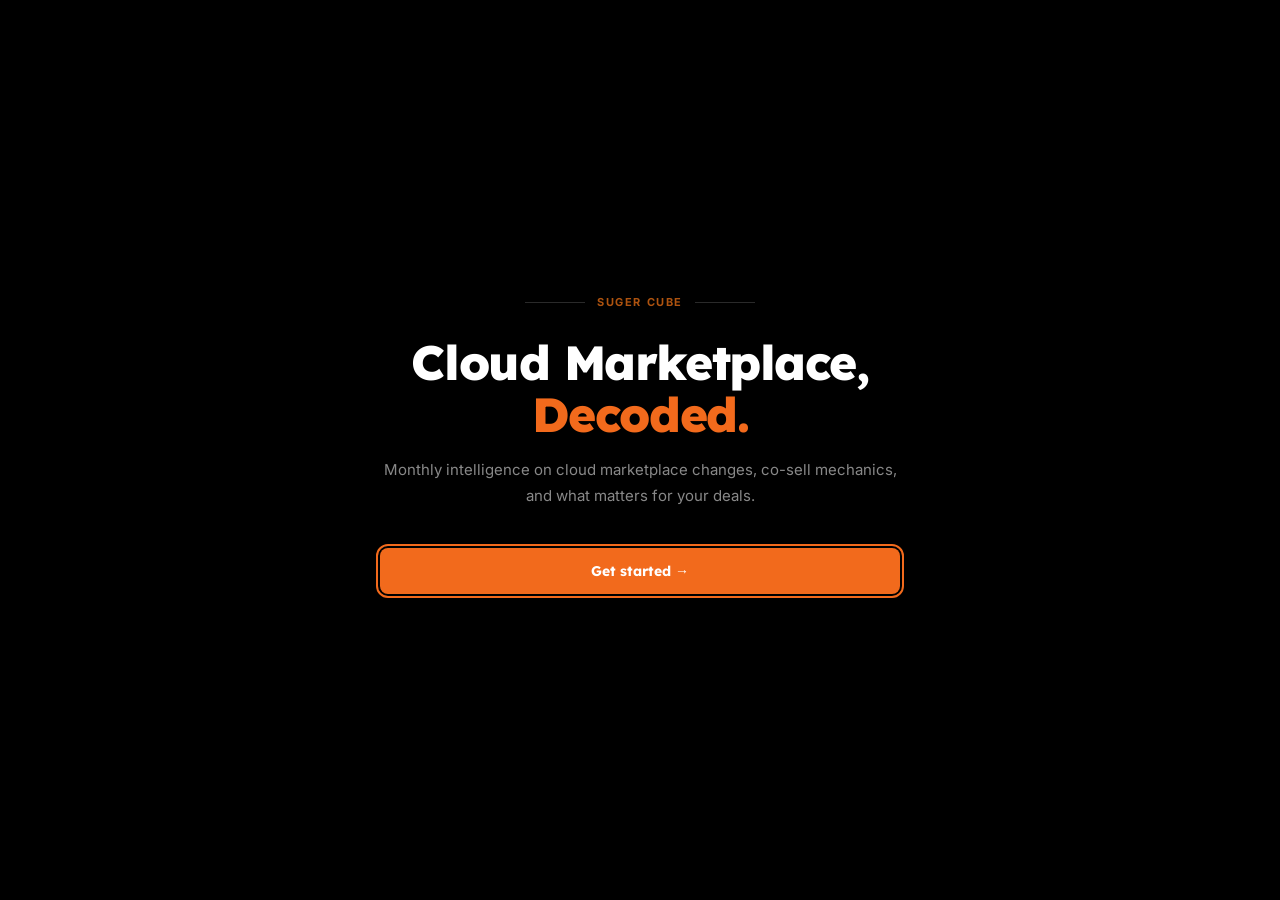
==== commit 2b5beaee: "Major overhaul of site experience." ====
--- a/index.html
+++ b/index.html
@@ -4,20 +4,20 @@
         <meta charset="UTF-8" />
         <meta name="viewport" content="width=device-width, initial-scale=1.0" />
         <title>Suger Cube</title>
-        <!-- SEO meta tags — uncomment when stakeholders sign off on public launch
-        <meta name="description" content="Cloud Marketplace Intelligence — monthly briefing on AWS, Azure, GCP, and Snowflake marketplace news for sales teams and enterprise buyers." />
-        <meta name="robots" content="index, follow" />
+        <meta
+            name="description"
+            content="Cloud Marketplace Intelligence — monthly briefing on AWS, Azure, GCP, and Snowflake marketplace news for sales teams and enterprise buyers."
+        />
+        <meta name="theme-color" content="#000000" />
+        <!-- Replace YOUR_DOMAIN_HERE before public launch; until then leave robots noindex via the meta below.
+        <meta name="robots" content="noindex" />
         <link rel="canonical" href="https://YOUR_DOMAIN_HERE/" />
-
-        Open Graph (for link previews on Slack, LinkedIn, etc.)
         <meta property="og:type" content="website" />
         <meta property="og:site_name" content="Suger Cube" />
         <meta property="og:title" content="Suger Cube — Cloud Marketplace Intelligence" />
         <meta property="og:description" content="Monthly briefing on cloud marketplace news, deep dives, and what it means for your deals." />
         <meta property="og:url" content="https://YOUR_DOMAIN_HERE/" />
         <meta property="og:image" content="https://YOUR_DOMAIN_HERE/og-image.png" />
-
-        Twitter / X card
         <meta name="twitter:card" content="summary_large_image" />
         <meta name="twitter:title" content="Suger Cube — Cloud Marketplace Intelligence" />
         <meta name="twitter:description" content="Monthly briefing on cloud marketplace news, deep dives, and what it means for your deals." />
--- a/styles.css
+++ b/styles.css
@@ -16,23 +16,16 @@
 }
 
 .masthead-action-btn:focus-visible,
-.mobile-menu-btn:focus-visible,
-.filter-pill:focus-visible,
-.sidebar-item:focus-visible,
-.sidebar-year-header:focus-visible,
-.sidebar-show-more:focus-visible,
-.sidebar-topic-item:focus-visible,
+.editions-trigger:focus-visible,
+.pf-btn:focus-visible,
 .export-option:focus-visible,
 .glossary-btn:focus-visible,
 .back-to-top:focus-visible,
-.glossary-close:focus-visible {
+.glossary-close:focus-visible,
+.editions-panel-close:focus-visible,
+.onb-persona:focus-visible,
+.onb-btn:focus-visible {
     outline-color: var(--orange);
-}
-
-.sidebar-search-input:focus-visible {
-    outline: 2px solid var(--orange);
-    outline-offset: 1px;
-    border-color: #555;
 }
 
 :root {
@@ -50,9 +43,21 @@
     --gray-700: #333333;
     --gray-900: #111111;
 
-    --masthead-h: 80px;
-    --filterbar-h: 44px;
-    --sidebar-w: 256px;
+    --masthead-h: 60px;
+    --content-max: 960px;
+}
+
+/* ── Reduced motion (WCAG 2.3.3) ── */
+
+@media (prefers-reduced-motion: reduce) {
+    *,
+    *::before,
+    *::after {
+        animation-duration: 0.01ms !important;
+        animation-iteration-count: 1 !important;
+        transition-duration: 0.01ms !important;
+        scroll-behavior: auto !important;
+    }
 }
 
 html,
@@ -97,346 +102,236 @@
     display: flex;
     align-items: center;
     justify-content: space-between;
-    padding: 0 28px;
+    padding: 0 24px;
+    gap: 16px;
     z-index: 200;
 }
 
 .masthead-brand {
     display: flex;
     align-items: center;
-    gap: 12px;
+    gap: 10px;
+    flex-shrink: 0;
 }
 
 .masthead-dot {
     width: 22px;
     height: 22px;
     flex-shrink: 0;
+    display: inline-flex;
+    align-items: center;
+}
+
+.masthead-dot svg {
+    width: 100%;
+    height: 100%;
+    display: block;
 }
 
 .masthead-wordmark {
-    font-size: 26px;
+    font-size: 18px;
     font-weight: 800;
     color: var(--white);
-    letter-spacing: -0.03em;
-}
-
-.masthead-sep {
-    width: 1px;
-    height: 22px;
-    background: #2a2a2a;
-    flex-shrink: 0;
-}
-
-.masthead-by {
-    font-size: 13px;
-    font-weight: 500;
-    color: var(--gray-400);
-    letter-spacing: -0.01em;
-}
-
-.mobile-menu-btn {
-    display: none;
-    flex-direction: column;
-    justify-content: space-between;
-    width: 20px;
-    height: 14px;
-    background: none;
-    border: none;
+    letter-spacing: -0.02em;
+    white-space: nowrap;
+    text-decoration: none;
+}
+
+.masthead-center {
+    display: flex;
+    align-items: center;
+    gap: 16px;
+    flex: 1;
+    justify-content: center;
+}
+
+/* ── Editions trigger (replaces sidebar) ── */
+
+.editions-trigger {
+    display: inline-flex;
+    align-items: center;
+    gap: 8px;
+    background: transparent;
+    border: 1px solid #2a2a2a;
+    border-radius: 8px;
+    padding: 6px 12px;
+    color: #ccc;
+    font-family: inherit;
+    font-size: 12px;
+    font-weight: 600;
     cursor: pointer;
-    padding: 0;
-    flex-shrink: 0;
-}
-
-.mobile-overlay {
-    display: none;
-    position: fixed;
-    inset: 0;
-    top: calc(var(--masthead-h) + var(--filterbar-h));
-    background: rgba(0, 0, 0, 0.5);
-    z-index: 99;
-}
-
-.mobile-overlay.visible {
-    display: block;
-}
-
-/* ── Filter bar ── */
-
-.filterbar {
+    transition: border-color 0.15s, color 0.15s;
+}
+
+.editions-trigger:hover {
+    border-color: #3a3a3a;
+    color: var(--white);
+}
+
+.editions-trigger[aria-expanded="true"] {
+    background: #1a1a1a;
+    border-color: #3a3a3a;
+    color: var(--white);
+}
+
+.editions-trigger-label {
+    white-space: nowrap;
+}
+
+/* ── Layout ── */
+
+.layout {
+    display: flex;
     position: fixed;
     top: var(--masthead-h);
     left: 0;
     right: 0;
-    height: var(--filterbar-h);
-    background: #0a0a0a;
-    border-bottom: 1px solid #1c1c1c;
-    display: flex;
-    align-items: center;
+    bottom: 0;
+}
+
+/* ── Editions panel (replaces sidebar archive) ── */
+
+.editions-panel[hidden] {
+    display: none !important;
+}
+
+.editions-panel {
+    position: fixed;
+    inset: 0;
+    z-index: 300;
+    display: flex;
+    align-items: center;
+    justify-content: center;
+    padding: 2rem;
+}
+
+.editions-panel-backdrop {
+    position: absolute;
+    inset: 0;
+    background: rgba(0, 0, 0, 0.6);
+    backdrop-filter: blur(2px);
+}
+
+.editions-panel-inner {
+    position: relative;
+    background: var(--white);
+    border-radius: 16px;
+    width: 100%;
+    max-width: 720px;
+    max-height: 80vh;
+    display: flex;
+    flex-direction: column;
+    box-shadow: 0 24px 64px rgba(0, 0, 0, 0.3);
+}
+
+.editions-panel-header {
+    display: flex;
+    align-items: center;
+    justify-content: space-between;
+    padding: 20px 24px;
+    border-bottom: 1px solid var(--gray-100);
+}
+
+.editions-panel-title {
+    font-family: "Lexend", sans-serif;
+    font-size: 18px;
+    font-weight: 700;
+    color: var(--black);
+    letter-spacing: -0.01em;
+    margin: 0;
+}
+
+.editions-panel-close {
+    width: 32px;
+    height: 32px;
+    background: var(--gray-50);
+    border: none;
+    border-radius: 50%;
+    font-size: 22px;
+    line-height: 1;
+    cursor: pointer;
+    color: var(--gray-500);
+    transition: background 0.12s, color 0.12s;
+}
+
+.editions-panel-close:hover {
+    background: var(--gray-100);
+    color: var(--black);
+}
+
+.editions-panel-list {
+    overflow-y: auto;
+    padding: 16px 20px 24px;
+    display: flex;
+    flex-direction: column;
     gap: 8px;
-    padding: 0 20px;
-    z-index: 190;
-    overflow-x: auto;
-    scrollbar-width: none;
-}
-
-.filterbar::-webkit-scrollbar {
-    display: none;
-}
-
-.filterbar-label {
+}
+
+.edition-card {
+    display: flex;
+    flex-direction: column;
+    gap: 6px;
+    padding: 14px 18px;
+    background: var(--white);
+    border: 1px solid var(--gray-100);
+    border-radius: 10px;
+    text-align: left;
+    cursor: pointer;
+    font-family: inherit;
+    transition: border-color 0.15s, background 0.15s;
+}
+
+.edition-card:hover {
+    border-color: var(--gray-200);
+    background: var(--gray-50);
+}
+
+.edition-card--active {
+    border-color: var(--orange);
+    background: var(--orange-dim);
+}
+
+.edition-card-meta {
+    display: flex;
+    align-items: center;
+    gap: 10px;
+}
+
+.edition-card-num {
+    font-size: 10px;
+    font-weight: 700;
+    letter-spacing: 0.12em;
+    text-transform: uppercase;
+    color: var(--orange-text);
+}
+
+.edition-card-date {
+    font-size: 11px;
+    color: var(--gray-400);
+}
+
+.edition-card-title {
+    font-family: "Lexend", sans-serif;
+    font-size: 14px;
+    font-weight: 600;
+    color: var(--black);
+    line-height: 1.35;
+}
+
+.edition-card-tags {
+    display: flex;
+    gap: 5px;
+    margin-top: 4px;
+    flex-wrap: wrap;
+}
+
+.edition-card-tag {
     font-size: 9px;
     font-weight: 700;
-    letter-spacing: 0.14em;
+    letter-spacing: 0.06em;
     text-transform: uppercase;
-    color: #888;
-    white-space: nowrap;
-    flex-shrink: 0;
-    margin-right: 2px;
-}
-
-.filter-pill {
-    display: inline-flex;
-    align-items: center;
-    padding: 6px 12px;
-    border-radius: 100px;
-    font-size: 11px;
-    font-weight: 600;
-    background: transparent;
-    border: 1px solid #2a2a2a;
-    color: #888;
-    cursor: pointer;
-    white-space: nowrap;
-    flex-shrink: 0;
-    transition:
-        border-color 0.15s,
-        background 0.15s,
-        color 0.15s;
-}
-
-.filter-pill:hover {
-    border-color: #444;
-    color: #888;
-}
-
-.filter-pill#filter-all.active {
-    background: var(--orange-dim);
-    border-color: var(--orange-border);
-    color: var(--orange-text);
-}
-
-.filter-pill[data-tag].active {
-    background: var(--pill-bg);
-    border-color: var(--pill-border);
-    color: var(--pill-text);
-}
-
-/* ── Layout ── */
-
-.layout {
-    display: flex;
-    position: fixed;
-    top: calc(var(--masthead-h) + var(--filterbar-h));
-    left: var(--sidebar-w);
-    right: 0;
-    bottom: 0;
-}
-
-/* ── Sidebar ── */
-
-.sidebar {
-    position: fixed;
-    top: calc(var(--masthead-h) + var(--filterbar-h));
-    left: 0;
-    bottom: 0;
-    width: var(--sidebar-w);
-    background: #0c0c0c;
-    border-right: 1px solid #1c1c1c;
-    overflow-y: auto;
-    padding: 28px 0 60px;
-    z-index: 50;
-}
-
-.sidebar-label {
-    font-size: 9px;
-    font-weight: 700;
-    letter-spacing: 0.16em;
-    text-transform: uppercase;
-    color: #888;
-    padding: 0 20px 16px;
-}
-
-.sidebar-item {
-    display: block;
-    width: 100%;
-    text-align: left;
-    padding: 14px 20px;
-    background: none;
-    border: none;
-    border-left: 2px solid transparent;
-    cursor: pointer;
-    transition:
-        background 0.15s,
-        border-color 0.15s;
-}
-
-.sidebar-item:hover {
-    background: #161616;
-}
-
-.sidebar-item.active {
-    border-left-color: var(--orange);
-    background: rgba(242, 106, 28, 0.07);
-}
-
-.sidebar-date {
-    font-size: 10px;
-    font-weight: 600;
-    text-transform: uppercase;
-    letter-spacing: 0.08em;
-    color: #888;
-    margin-bottom: 5px;
-}
-
-.sidebar-title {
-    font-size: 13px;
-    font-weight: 500;
-    color: #999;
-    line-height: 1.4;
-}
-
-.sidebar-item.active .sidebar-date {
-    color: var(--orange);
-}
-.sidebar-item.active .sidebar-title {
-    color: var(--white);
-    font-weight: 600;
-}
-
-.sidebar-item.dimmed {
-    opacity: 0.3;
-}
-
-/* ── Sidebar year groups ── */
-
-.sidebar-year-header {
-    display: flex;
-    align-items: center;
-    justify-content: space-between;
-    width: 100%;
-    padding: 10px 20px 6px;
-    background: none;
-    border: none;
-    cursor: pointer;
-}
-
-.sidebar-year-label {
-    font-size: 9px;
-    font-weight: 700;
-    letter-spacing: 0.16em;
-    text-transform: uppercase;
-    color: #888;
-}
-
-.sidebar-year-chevron {
-    color: #666;
-    flex-shrink: 0;
-    transition: transform 0.2s ease;
-}
-
-.sidebar-year-group.collapsed .sidebar-year-chevron {
-    transform: rotate(-90deg);
-}
-
-.sidebar-year-body {
-    overflow: hidden;
-}
-
-.sidebar-year-group.collapsed .sidebar-year-body {
-    display: none;
-}
-
-.sidebar-month-extra {
-    display: none;
-}
-
-.sidebar-year-group.months-expanded .sidebar-month-extra {
-    display: block;
-}
-
-.sidebar-show-more {
-    display: block;
-    width: 100%;
-    padding: 8px 20px;
-    background: none;
-    border: none;
-    cursor: pointer;
-    font-size: 11px;
-    color: #777;
-    text-align: left;
-    transition: color 0.15s;
-}
-
-.sidebar-show-more:hover {
-    color: #aaa;
-}
-
-/* ── Sidebar topic tree ── */
-
-.sidebar-topics {
-    display: none;
-    margin: 0 0 6px 21px;
-    border-left: 1px solid #1e1e1e;
-}
-
-.sidebar-topics.visible {
-    display: block;
-}
-
-.sidebar-topic-item {
-    display: flex;
-    align-items: flex-start;
-    gap: 9px;
-    width: 100%;
-    text-align: left;
-    padding: 7px 12px 7px 16px;
-    background: none;
-    border: none;
-    cursor: pointer;
-    position: relative;
-    transition: background 0.1s;
-}
-
-.sidebar-topic-item::before {
-    content: "";
-    position: absolute;
-    left: 0;
-    top: 15px;
-    width: 8px;
-    height: 1px;
-    background: #1e1e1e;
-}
-
-.sidebar-topic-item:hover {
-    background: rgba(255, 255, 255, 0.02);
-}
-
-.sidebar-topic-num {
-    font-size: 9px;
-    font-weight: 700;
-    letter-spacing: 0.05em;
-    color: #888;
-    flex-shrink: 0;
-    padding-top: 1px;
-}
-
-.sidebar-topic-label {
-    font-size: 11px;
-    color: #888;
-    line-height: 1.4;
-}
-
-.sidebar-topic-item:hover .sidebar-topic-label {
-    color: #aaa;
+    border-radius: 3px;
+    padding: 2px 6px;
 }
 
 /* ── Main ── */
@@ -469,20 +364,28 @@
 }
 
 .nl-title {
-    font-size: 34px;
+    font-size: 40px;
     font-weight: 800;
     line-height: 1.1;
     color: var(--black);
     letter-spacing: -0.03em;
-    margin-bottom: 14px;
+    margin-bottom: 16px;
 }
 
 .nl-description {
-    font-size: 15px;
-    color: var(--gray-500);
-    line-height: 1.75;
+    font-size: 18px;
+    color: var(--gray-700);
+    font-weight: 500;
+    line-height: 1.65;
+    margin-bottom: 12px;
+    max-width: 70%;
+}
+
+.nl-tagline {
+    font-size: 12px;
+    color: var(--gray-400);
+    font-style: italic;
     margin-bottom: 28px;
-    max-width: 70%;
 }
 
 .nl-divider {
@@ -535,6 +438,22 @@
     border: 1px solid var(--gray-100);
 }
 
+.topic--featured {
+    border-left: 4px solid var(--orange);
+    padding-left: 36px;
+}
+
+.topic--featured .topic-title {
+    font-size: 28px;
+    letter-spacing: -0.025em;
+    margin-bottom: 8px;
+}
+
+.topic--featured .topic-subtitle {
+    font-size: 14px;
+    margin-bottom: 24px;
+}
+
 .topic-eyebrow {
     display: flex;
     align-items: center;
@@ -593,8 +512,8 @@
     display: flex;
     align-items: center;
     gap: 12px;
-    padding: 28px 0 14px;
-    margin-bottom: 20px;
+    padding: 36px 0 16px;
+    margin-bottom: 24px;
     border-bottom: 2px solid;
 }
 
@@ -647,7 +566,7 @@
 }
 
 .topic-intro {
-    font-size: 14px;
+    font-size: 15px;
     color: var(--gray-500);
     line-height: 1.8;
     padding-bottom: 24px;
@@ -701,7 +620,7 @@
 }
 
 .hs-body {
-    font-size: 14px;
+    font-size: 15px;
     line-height: 1.8;
     color: var(--gray-500);
 }
@@ -726,7 +645,7 @@
 }
 
 .implications-body {
-    font-size: 14px;
+    font-size: 15px;
     line-height: 1.8;
     color: var(--gray-700);
 }
@@ -874,6 +793,95 @@
 
 .back-to-top:hover {
     background: var(--orange);
+}
+
+/* ── Edition navigation ── */
+
+.edition-nav {
+    display: flex;
+    justify-content: space-between;
+    align-items: stretch;
+    gap: 12px;
+    padding: 28px 0 0;
+    margin-top: 12px;
+    border-top: 1px solid var(--gray-100);
+}
+
+.edition-nav-btn {
+    display: flex;
+    flex-direction: column;
+    gap: 4px;
+    padding: 12px 18px;
+    background: var(--white);
+    border: 1px solid var(--gray-100);
+    border-radius: 10px;
+    cursor: pointer;
+    text-align: left;
+    font-family: inherit;
+    text-decoration: none;
+    color: inherit;
+    transition:
+        border-color 0.12s,
+        background 0.12s;
+    flex: 1;
+    max-width: 48%;
+}
+
+.edition-nav-btn:hover {
+    border-color: var(--orange-border);
+    background: var(--orange-dim);
+}
+
+.edition-nav-btn--next {
+    text-align: right;
+}
+
+.edition-nav-direction {
+    font-size: 10px;
+    font-weight: 700;
+    text-transform: uppercase;
+    letter-spacing: 0.1em;
+    color: var(--gray-400);
+}
+
+.edition-nav-date {
+    font-size: 11px;
+    font-weight: 600;
+    color: var(--orange-text);
+}
+
+.edition-nav-title {
+    font-size: 12px;
+    font-weight: 600;
+    color: var(--gray-700);
+    line-height: 1.4;
+}
+
+/* ── Edition page: back-to-feed link ── */
+
+.back-to-feed {
+    display: inline-flex;
+    align-items: center;
+    gap: 6px;
+    font-size: 12px;
+    font-weight: 600;
+    color: var(--gray-400);
+    text-decoration: none;
+    margin-bottom: 28px;
+    transition: color 0.15s;
+}
+
+.back-to-feed:hover {
+    color: var(--gray-700);
+}
+
+/* ── Edition page: label in masthead ── */
+
+.edition-page-label {
+    font-size: 12px;
+    font-weight: 600;
+    color: #555;
+    white-space: nowrap;
 }
 
 /* ── Footer ── */
@@ -1020,76 +1028,12 @@
     display: none;
 }
 
-/* ── Sidebar search ── */
-
-.sidebar-search {
-    padding: 0 16px 12px;
-}
-
-.sidebar-search-input {
-    width: 100%;
-    background: #161616;
-    border: 1px solid #222;
-    border-radius: 6px;
-    padding: 7px 10px;
-    font-size: 12px;
-    color: #bbb;
-    transition: border-color 0.15s;
-}
-
-.sidebar-search-input::placeholder {
-    color: #3a3a3a;
-}
-
-.sidebar-search-input:focus {
-    border-color: #383838;
-    color: #ddd;
-}
-
-/* ── Sidebar tag dots ── */
-
-.sidebar-item-meta {
-    display: flex;
-    gap: 3px;
-    margin-top: 6px;
-}
-
-.sidebar-tag-dot {
-    width: 5px;
-    height: 5px;
-    border-radius: 50%;
-    flex-shrink: 0;
-    opacity: 0.7;
-}
-
-/* ── Filter pill count badge ── */
-
-.pill-count {
-    display: none;
-    margin-left: 5px;
-    font-size: 9px;
-    font-weight: 700;
-    background: rgba(0, 0, 0, 0.12);
-    border-radius: 100px;
-    padding: 1px 5px;
-}
-
-.filter-pill.active .pill-count {
-    display: inline;
-}
-
-/* ── Search dim ── */
-
-.sidebar-item.search-dimmed {
-    opacity: 0.15;
-}
-
 /* ── Scroll logo indicator ── */
 
 .scroll-logo {
     position: fixed;
-    top: calc(var(--masthead-h) + var(--filterbar-h) + 14px);
-    right: 28px;
+    top: calc(var(--masthead-h) + 14px);
+    right: 24px;
     width: 32px;
     height: 32px;
     opacity: 0;
@@ -1116,6 +1060,14 @@
     transition: clip-path 0.1s linear;
 }
 
+.scroll-logo svg,
+.scroll-logo-ghost svg,
+.scroll-logo-fill svg {
+    width: 100%;
+    height: 100%;
+    display: block;
+}
+
 /* ── Search highlight ── */
 
 mark.search-highlight {
@@ -1128,12 +1080,13 @@
 /* ── Dark mode ── */
 
 body.dark-mode .main {
-    background: #0f0f0f;
+    background: #111111;
 }
 
 body.dark-mode .topic {
-    background: #161616;
-    border-color: #222;
+    background: #1c1c1c;
+    border-color: #2a2a2a;
+    box-shadow: inset 0 1px 0 rgba(255, 255, 255, 0.04);
 }
 
 body.dark-mode .nl-title {
@@ -1141,7 +1094,11 @@
 }
 
 body.dark-mode .nl-description {
-    color: #aaa;
+    color: #ccc;
+}
+
+body.dark-mode .nl-tagline {
+    color: #555;
 }
 
 body.dark-mode .topic-title {
@@ -1192,12 +1149,12 @@
 }
 
 body.dark-mode .hs-section {
-    border-bottom-color: #1a1a1a;
+    border-bottom-color: rgba(255, 255, 255, 0.06);
 }
 
 body.dark-mode .nl-nav-item {
-    background: #161616;
-    border-color: #222;
+    background: #1e1e1e;
+    border-color: #2a2a2a;
     color: #aaa;
 }
 
@@ -1211,7 +1168,7 @@
 }
 
 body.dark-mode .nl-divider {
-    background: #222;
+    background: rgba(255, 255, 255, 0.08);
 }
 
 body.dark-mode .implications {
@@ -1223,8 +1180,42 @@
     color: #bbb;
 }
 
+body.dark-mode .edition-nav {
+    border-top-color: #2a2a2a;
+}
+
+body.dark-mode .edition-nav-btn {
+    background: #1e1e1e;
+    border-color: #2a2a2a;
+}
+
+body.dark-mode .edition-nav-btn:hover {
+    border-color: rgba(242, 106, 28, 0.3);
+    background: rgba(242, 106, 28, 0.06);
+}
+
+body.dark-mode .edition-nav-direction {
+    color: #555;
+}
+
+body.dark-mode .edition-nav-title {
+    color: #aaa;
+}
+
+body.dark-mode .back-to-feed {
+    color: #555;
+}
+
+body.dark-mode .back-to-feed:hover {
+    color: #aaa;
+}
+
+body.dark-mode .edition-page-label {
+    color: #444;
+}
+
 body.dark-mode .site-footer {
-    border-top-color: #222;
+    border-top-color: #2a2a2a;
 }
 
 body.dark-mode .footer-col-title {
@@ -1249,41 +1240,690 @@
     color: #444;
 }
 
+/* ── Onboarding overlay ── */
+
+@keyframes onb-fadeIn {
+    from { opacity: 0; }
+    to { opacity: 1; }
+}
+
+.onboarding-overlay {
+    position: fixed;
+    inset: 0;
+    z-index: 500;
+    background: #000;
+    display: flex;
+    align-items: center;
+    justify-content: center;
+    padding: 2rem;
+    animation: onb-fadeIn 0.4s ease;
+}
+
+.onboarding-overlay.onb-hidden {
+    display: none;
+}
+
+.onb-inner {
+    max-width: 520px;
+    width: 100%;
+}
+
+.onb-step {
+    display: none;
+}
+
+.onb-step.active {
+    display: block;
+}
+
+.onb-eyebrow {
+    font-size: 11px;
+    font-weight: 700;
+    letter-spacing: 0.14em;
+    text-transform: uppercase;
+    color: var(--orange-text);
+    text-align: center;
+    margin-bottom: 1.5rem;
+    display: flex;
+    align-items: center;
+    justify-content: center;
+    gap: 12px;
+}
+
+.onb-eyebrow::before,
+.onb-eyebrow::after {
+    content: "";
+    flex: 1;
+    max-width: 60px;
+    height: 1px;
+    background: #2a2a2a;
+}
+
+.onb-title {
+    font-family: "Lexend", sans-serif;
+    font-size: clamp(2rem, 5vw, 3rem);
+    font-weight: 800;
+    line-height: 1.1;
+    color: var(--white);
+    text-align: center;
+    letter-spacing: -0.03em;
+    margin-bottom: 1rem;
+}
+
+.onb-title em {
+    color: var(--orange);
+    font-style: normal;
+}
+
+.onb-title--sm {
+    font-size: 1.6rem;
+}
+
+.onb-sub {
+    font-size: 15px;
+    color: #888;
+    line-height: 1.7;
+    text-align: center;
+    margin-bottom: 2.5rem;
+}
+
+.onb-sub--sm {
+    font-size: 13px;
+    margin-bottom: 1.5rem;
+}
+
+.onb-personas {
+    display: grid;
+    grid-template-columns: 1fr 1fr;
+    gap: 12px;
+    margin-bottom: 1.5rem;
+}
+
+.onb-persona {
+    background: #111;
+    border: 1px solid #222;
+    border-radius: 14px;
+    padding: 1.5rem 1.25rem;
+    cursor: pointer;
+    transition: all 0.2s;
+    text-align: left;
+    font-family: inherit;
+}
+
+.onb-persona:hover {
+    border-color: #333;
+    background: #1a1a1a;
+    transform: translateY(-2px);
+}
+
+.onb-persona.sel-explorer {
+    border-color: #3b82f6;
+    background: rgba(59, 130, 246, 0.06);
+}
+
+.onb-persona.sel-tracker {
+    border-color: var(--orange);
+    background: rgba(242, 106, 28, 0.06);
+}
+
+.persona-icon {
+    width: 36px;
+    height: 36px;
+    border-radius: 8px;
+    display: flex;
+    align-items: center;
+    justify-content: center;
+    font-size: 18px;
+    margin-bottom: 12px;
+}
+
+.icon-explorer { background: rgba(59, 130, 246, 0.12); }
+.icon-tracker { background: rgba(242, 106, 28, 0.12); }
+
+.persona-name {
+    font-family: "Lexend", sans-serif;
+    font-size: 15px;
+    font-weight: 700;
+    margin-bottom: 4px;
+}
+
+.explorer-name { color: #3b82f6; }
+.tracker-name { color: var(--orange); }
+
+.persona-tagline {
+    font-size: 10px;
+    color: #aaa;
+    letter-spacing: 0.06em;
+    text-transform: uppercase;
+    margin-bottom: 10px;
+}
+
+.persona-desc {
+    font-size: 12px;
+    color: #bbb;
+    line-height: 1.55;
+}
+
+.onb-btn {
+    display: block;
+    width: 100%;
+    background: var(--orange);
+    color: var(--white);
+    border: none;
+    border-radius: 8px;
+    padding: 14px 28px;
+    font-size: 14px;
+    font-weight: 700;
+    font-family: "Lexend", sans-serif;
+    cursor: pointer;
+    transition: background 0.2s;
+    margin-bottom: 12px;
+}
+
+.onb-btn:hover { background: #e05a0a; }
+.onb-btn:disabled { opacity: 0.35; cursor: not-allowed; }
+
+.onb-skip {
+    display: block;
+    width: 100%;
+    background: none;
+    border: none;
+    color: #aaa;
+    font-size: 12px;
+    cursor: pointer;
+    text-align: center;
+    padding: 8px;
+    transition: color 0.15s;
+    font-family: inherit;
+}
+
+.onb-skip:hover { color: var(--white); }
+
+/* ── Persona pills (masthead) ── */
+
+.pf-group {
+    display: flex;
+    background: #1a1a1a;
+    border: 1px solid #2a2a2a;
+    border-radius: 8px;
+    padding: 3px;
+    gap: 2px;
+}
+
+.pf-btn {
+    font-size: 11px;
+    font-weight: 600;
+    font-family: "Inter", sans-serif;
+    padding: 5px 12px;
+    border-radius: 5px;
+    border: 1px solid transparent;
+    background: transparent;
+    color: #aaa;
+    cursor: pointer;
+    transition: all 0.15s;
+    white-space: nowrap;
+}
+
+.pf-btn:hover { color: var(--white); }
+
+.pf-btn.active-all {
+    background: #2a2a2a;
+    color: #ddd;
+    border-color: #333;
+}
+
+.pf-btn.active-explorer {
+    background: rgba(59, 130, 246, 0.12);
+    color: #3b82f6;
+    border-color: rgba(59, 130, 246, 0.3);
+}
+
+.pf-btn.active-tracker {
+    background: rgba(242, 106, 28, 0.12);
+    color: var(--orange);
+    border-color: rgba(242, 106, 28, 0.3);
+}
+
+/* ── Card feed ── */
+
+.card-feed {
+    margin-bottom: 32px;
+}
+
+.card-section {
+    margin-bottom: 28px;
+}
+
+/* ── Section label ── */
+
+.section-label {
+    display: flex;
+    align-items: center;
+    gap: 12px;
+    margin-bottom: 16px;
+}
+
+.section-label--quicklinks {
+    margin-top: 8px;
+}
+
+.section-label-text {
+    font-size: 10px;
+    font-weight: 700;
+    letter-spacing: 0.14em;
+    text-transform: uppercase;
+    color: var(--gray-400);
+    white-space: nowrap;
+    flex-shrink: 0;
+}
+
+.section-label-line {
+    flex: 1;
+    height: 1px;
+    background: var(--gray-100);
+}
+
+.section-label-count {
+    font-size: 10px;
+    color: var(--gray-400);
+    flex-shrink: 0;
+    white-space: nowrap;
+}
+
+/* ── Domain filters ── */
+
+.domain-filters {
+    display: flex;
+    gap: 6px;
+    flex-wrap: wrap;
+    margin-bottom: 16px;
+}
+
+.df-btn {
+    font-size: 11px;
+    font-weight: 600;
+    padding: 5px 12px;
+    border-radius: 100px;
+    border: 1px solid var(--gray-100);
+    background: transparent;
+    color: var(--gray-400);
+    cursor: pointer;
+    transition: all 0.15s;
+    font-family: inherit;
+}
+
+.df-btn:hover {
+    border-color: var(--gray-200);
+    color: var(--gray-700);
+}
+
+.df-btn.active {
+    background: var(--white);
+    color: var(--gray-700);
+    border-color: var(--gray-200);
+    box-shadow: 0 1px 3px rgba(0, 0, 0, 0.06);
+}
+
+/* ── Cards grid ── */
+
+.cards-grid {
+    display: flex;
+    flex-wrap: wrap;
+    gap: 12px;
+}
+
+/* ── News card ── */
+
+.card {
+    background: var(--white);
+    border: 1px solid var(--gray-100);
+    border-radius: 12px;
+    padding: 1.25rem;
+    cursor: pointer;
+    transition: all 0.2s;
+    display: flex;
+    flex-direction: column;
+    gap: 10px;
+    text-align: left;
+    font-family: inherit;
+    text-decoration: none;
+    color: inherit;
+    flex: 1 1 calc(50% - 6px);
+    min-width: 240px;
+}
+
+.card:hover {
+    border-color: var(--gray-200);
+    transform: translateY(-2px);
+    box-shadow: 0 4px 16px rgba(0, 0, 0, 0.06);
+}
+
+.card-featured {
+    flex: 1 1 100%;
+    border-color: var(--orange-border);
+    border-left: 3px solid var(--orange);
+}
+
+.card-badges {
+    display: flex;
+    gap: 6px;
+    align-items: center;
+    flex-wrap: wrap;
+}
+
+.card-tag-badge {
+    font-size: 10px;
+    font-weight: 700;
+    letter-spacing: 0.06em;
+    text-transform: uppercase;
+    border-radius: 4px;
+    padding: 2px 7px;
+}
+
+.card-type-badge {
+    font-size: 10px;
+    font-weight: 700;
+    letter-spacing: 0.06em;
+    text-transform: uppercase;
+    border-radius: 4px;
+    padding: 2px 7px;
+}
+
+.badge-news {
+    background: rgba(242, 106, 28, 0.1);
+    color: var(--orange-text);
+}
+
+.badge-edu {
+    background: var(--gray-100);
+    color: var(--gray-400);
+}
+
+.card-title {
+    font-family: "Lexend", sans-serif;
+    font-size: 15px;
+    font-weight: 700;
+    color: var(--black);
+    line-height: 1.3;
+    letter-spacing: -0.01em;
+}
+
+.card-featured .card-title { font-size: 18px; }
+
+.card-preview {
+    font-size: 13px;
+    color: var(--gray-500);
+    line-height: 1.6;
+    display: -webkit-box;
+    -webkit-line-clamp: 3;
+    -webkit-box-orient: vertical;
+    overflow: hidden;
+    flex-shrink: 0;
+}
+
+.card-featured .card-preview { -webkit-line-clamp: 4; }
+
+.card-footer {
+    display: flex;
+    align-items: center;
+    justify-content: space-between;
+    margin-top: auto;
+}
+
+.card-ts {
+    font-size: 10px;
+    color: var(--gray-400);
+}
+
+.relevancy {
+    display: flex;
+    gap: 3px;
+}
+
+.rel-dot {
+    width: 6px;
+    height: 6px;
+    border-radius: 50%;
+    background: var(--gray-100);
+    flex-shrink: 0;
+}
+
+.rel-dot.filled { background: var(--orange); }
+
+.domain-hidden { display: none !important; }
+
+.card-cta {
+    font-size: 11px;
+    font-weight: 600;
+    color: var(--orange-text);
+    white-space: nowrap;
+    margin-left: auto;
+}
+
+.card-cta::after { content: " →"; }
+
+/* ── Deep dive card variant ── */
+
+.card--deepdive {
+    border-left: 3px solid #1d4ed8;
+}
+
+/* ── Quick links ── */
+
+.quicklinks {
+    display: grid;
+    grid-template-columns: repeat(3, 1fr);
+    gap: 10px;
+    margin-bottom: 32px;
+}
+
+.ql-item {
+    background: var(--white);
+    border: 1px solid var(--gray-100);
+    border-radius: 10px;
+    padding: 1rem 1.1rem;
+    cursor: pointer;
+    transition: all 0.15s;
+    display: flex;
+    flex-direction: column;
+    gap: 6px;
+    text-decoration: none;
+}
+
+.ql-item:hover {
+    border-color: var(--gray-200);
+    background: var(--gray-50);
+}
+
+.ql-icon { font-size: 18px; }
+
+.ql-label {
+    font-size: 12px;
+    font-weight: 700;
+    color: var(--black);
+    font-family: "Lexend", sans-serif;
+}
+
+.ql-desc {
+    font-size: 11px;
+    color: var(--gray-400);
+    line-height: 1.4;
+}
+
+/* ── Articles divider ── */
+
+.articles-divider {
+    display: flex;
+    align-items: center;
+    gap: 16px;
+    margin-bottom: 32px;
+    padding-top: 4px;
+}
+
+.articles-divider-text {
+    font-size: 10px;
+    font-weight: 700;
+    letter-spacing: 0.14em;
+    text-transform: uppercase;
+    color: var(--gray-400);
+    white-space: nowrap;
+    flex-shrink: 0;
+}
+
+.articles-divider-line {
+    flex: 1;
+    height: 1px;
+    background: var(--gray-100);
+}
+
+/* ── Dark mode: card feed ── */
+
+body.dark-mode .section-label-line,
+body.dark-mode .articles-divider-line {
+    background: #2a2a2a;
+}
+
+body.dark-mode .section-label-text,
+body.dark-mode .section-label-count,
+body.dark-mode .articles-divider-text {
+    color: #555;
+}
+
+body.dark-mode .df-btn {
+    border-color: #2a2a2a;
+    color: #555;
+}
+
+body.dark-mode .df-btn:hover {
+    border-color: #3a3a3a;
+    color: #888;
+}
+
+body.dark-mode .df-btn.active {
+    background: #1e1e1e;
+    color: #aaa;
+    border-color: #333;
+    box-shadow: none;
+}
+
+body.dark-mode .card {
+    background: #1c1c1c;
+    border-color: #2a2a2a;
+}
+
+body.dark-mode .card:hover {
+    box-shadow: 0 4px 16px rgba(0, 0, 0, 0.3);
+}
+
+body.dark-mode .card-featured {
+    border-color: rgba(242, 106, 28, 0.35);
+}
+
+body.dark-mode .card--deepdive {
+    border-left-color: #3b82f6;
+}
+
+body.dark-mode .card-title { color: #e0e0e0; }
+body.dark-mode .card-preview { color: #888; }
+body.dark-mode .card-ts { color: #555; }
+body.dark-mode .rel-dot { background: #2a2a2a; }
+
+body.dark-mode .ql-item {
+    background: #1c1c1c;
+    border-color: #2a2a2a;
+}
+
+body.dark-mode .ql-item:hover {
+    border-color: #333;
+    background: #1e1e1e;
+}
+
+body.dark-mode .ql-label { color: #e0e0e0; }
+body.dark-mode .ql-desc { color: #aaa; }
+
+/* ── Dark mode: editions panel ── */
+
+body.dark-mode .editions-panel-inner {
+    background: #1c1c1c;
+}
+
+body.dark-mode .editions-panel-header {
+    border-bottom-color: #2a2a2a;
+}
+
+body.dark-mode .editions-panel-title {
+    color: #e0e0e0;
+}
+
+body.dark-mode .editions-panel-close {
+    background: #2a2a2a;
+    color: #aaa;
+}
+
+body.dark-mode .editions-panel-close:hover {
+    background: #333;
+    color: var(--white);
+}
+
+body.dark-mode .edition-card {
+    background: #1e1e1e;
+    border-color: #2a2a2a;
+}
+
+body.dark-mode .edition-card:hover {
+    background: #252525;
+    border-color: #3a3a3a;
+}
+
+body.dark-mode .edition-card--active {
+    background: rgba(242, 106, 28, 0.08);
+    border-color: rgba(242, 106, 28, 0.4);
+}
+
+body.dark-mode .edition-card-title {
+    color: #e0e0e0;
+}
+
+body.dark-mode .edition-card-num {
+    color: var(--orange);
+}
+
+body.dark-mode .edition-card-date {
+    color: #aaa;
+}
+
 /* ── Responsive ── */
 
 @media (max-width: 768px) {
-    .mobile-menu-btn {
-        display: flex;
+    .masthead {
+        padding: 0 16px;
+        gap: 8px;
     }
 
     .masthead-wordmark {
-        font-size: 18px;
-    }
-
-    .masthead-sep,
-    .masthead-by {
         display: none;
     }
 
-    .layout {
-        left: 0;
-    }
-
-    .sidebar {
-        z-index: 100;
-        transform: translateX(-100%);
-        transition: transform 0.3s ease;
-        -webkit-overflow-scrolling: touch;
-        overscroll-behavior: contain;
-    }
-
-    .sidebar.mobile-open {
-        transform: translateX(0);
+    .masthead-center {
+        gap: 8px;
+        justify-content: flex-start;
+        flex-wrap: nowrap;
+        overflow-x: auto;
+        scrollbar-width: none;
+    }
+
+    .masthead-center::-webkit-scrollbar {
+        display: none;
+    }
+
+    .editions-trigger {
+        padding: 5px 10px;
+        font-size: 11px;
     }
 
     .glossary-panel {
         position: fixed;
-        top: calc(var(--masthead-h) + var(--filterbar-h));
+        top: var(--masthead-h);
         right: 0;
         bottom: 0;
         z-index: 190;
@@ -1294,6 +1934,18 @@
         width: min(480px, 100vw);
     }
 
+    .editions-panel {
+        padding: 0;
+        align-items: stretch;
+    }
+
+    .editions-panel-inner {
+        max-height: 100vh;
+        height: 100vh;
+        max-width: 100%;
+        border-radius: 0;
+    }
+
     .content {
         padding: 24px 20px 40px;
     }
@@ -1301,10 +1953,26 @@
         padding: 24px;
     }
     .nl-title {
-        font-size: 26px;
+        font-size: 28px;
     }
     .nl-description {
+        font-size: 16px;
         max-width: 100%;
+    }
+    .nl-tagline {
+        display: none;
+    }
+    .topic--featured .topic-title {
+        font-size: 22px;
+    }
+    .edition-nav-btn {
+        max-width: 100%;
+    }
+    .topic-eyebrow {
+        flex-wrap: wrap;
+    }
+    .content-type-badge {
+        margin-left: 0;
     }
     .back-to-top {
         bottom: 20px;
@@ -1317,21 +1985,31 @@
     .footer-grid {
         gap: 20px;
     }
+
+    .quicklinks {
+        grid-template-columns: 1fr;
+    }
+
+    .onb-personas {
+        grid-template-columns: 1fr;
+    }
 }
 
 /* ── Print ── */
 
 @media print {
     .masthead,
-    .filterbar,
-    .sidebar,
     .glossary-btn,
     .back-to-top,
     .glossary-panel,
-    .mobile-overlay,
     .scroll-logo,
     .site-footer,
-    .nl-nav {
+    .edition-nav,
+    .nl-nav,
+    .back-to-feed,
+    .onboarding-overlay,
+    .editions-panel,
+    .card-feed {
         display: none !important;
     }
 
@@ -1349,6 +2027,7 @@
 
     .content {
         padding: 20px;
+        max-width: 100%;
     }
 
     .topic,
@@ -1357,4 +2036,14 @@
         break-inside: avoid;
         page-break-inside: avoid;
     }
-}
+
+    @page {
+        margin: 0.6in;
+        @bottom-center {
+            content: "Suger Cube · " counter(page);
+            font-family: "Inter", sans-serif;
+            font-size: 9pt;
+            color: #767676;
+        }
+    }
+}
